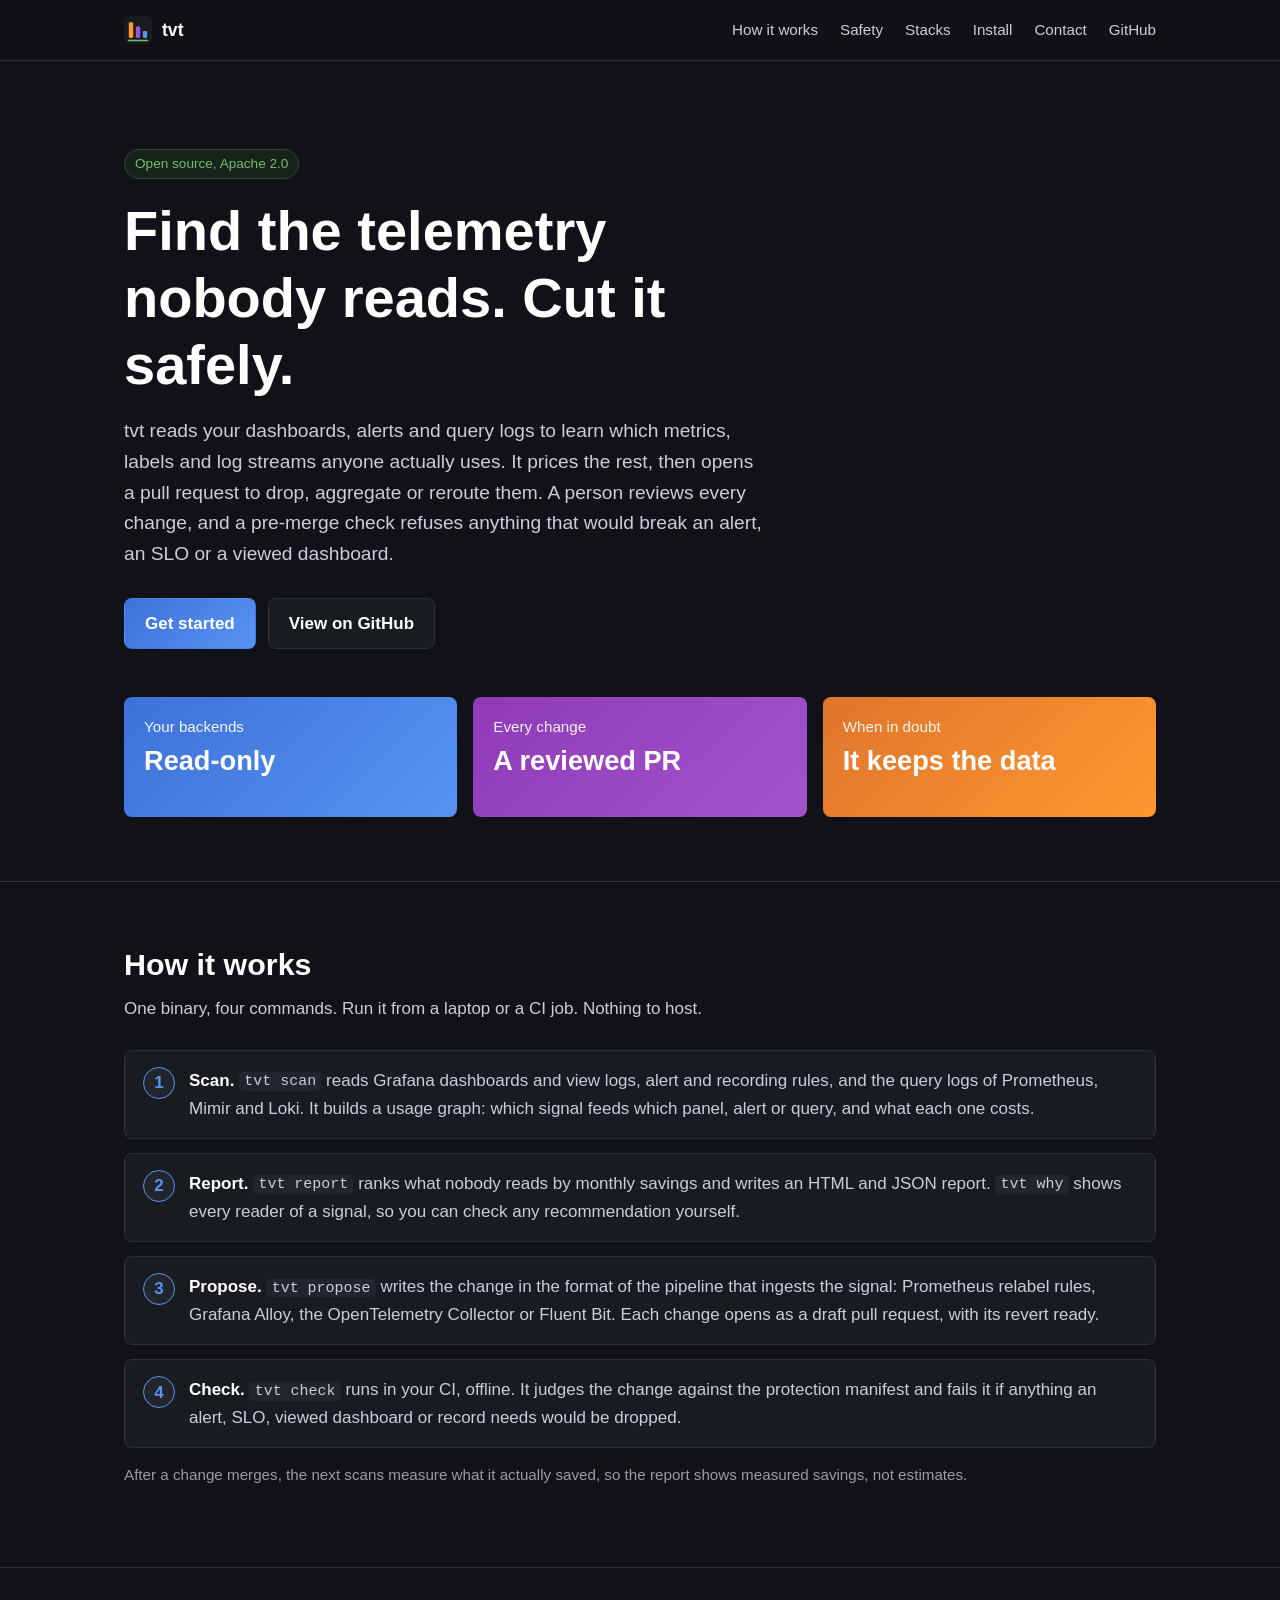
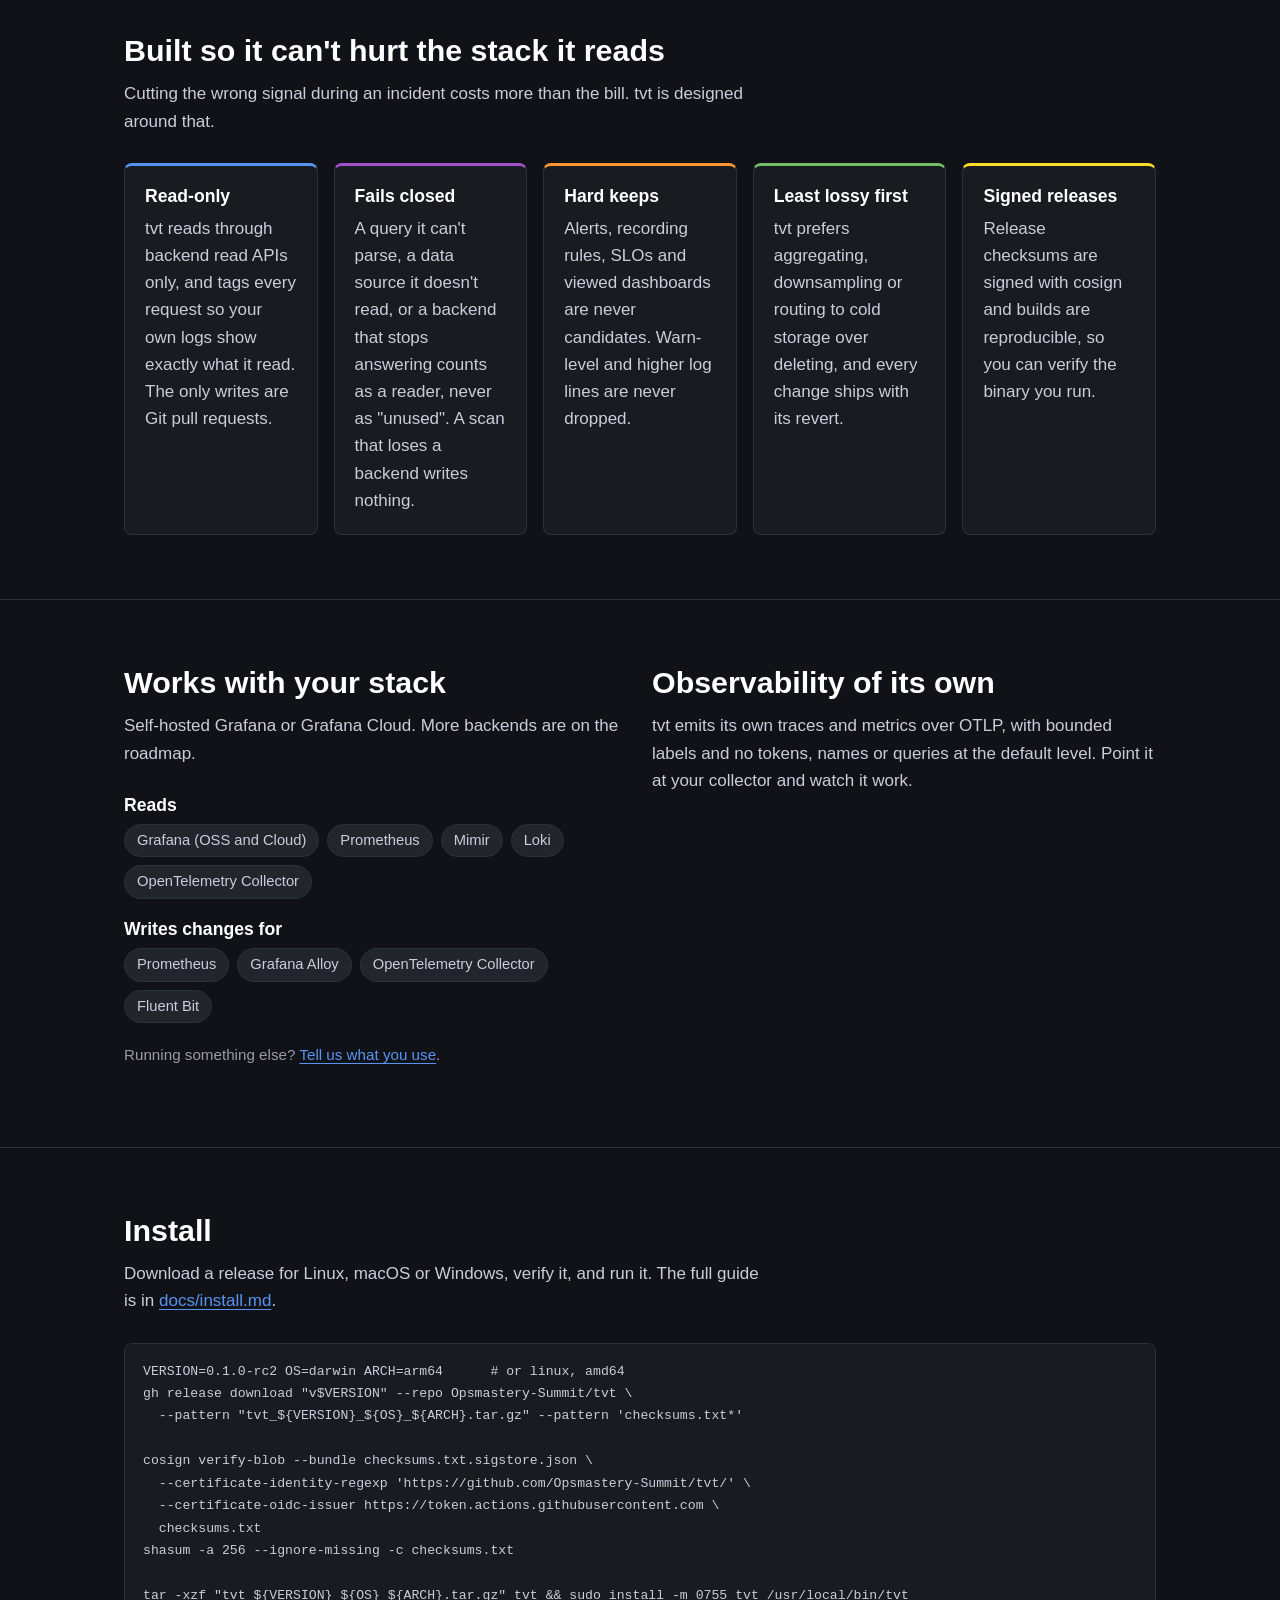
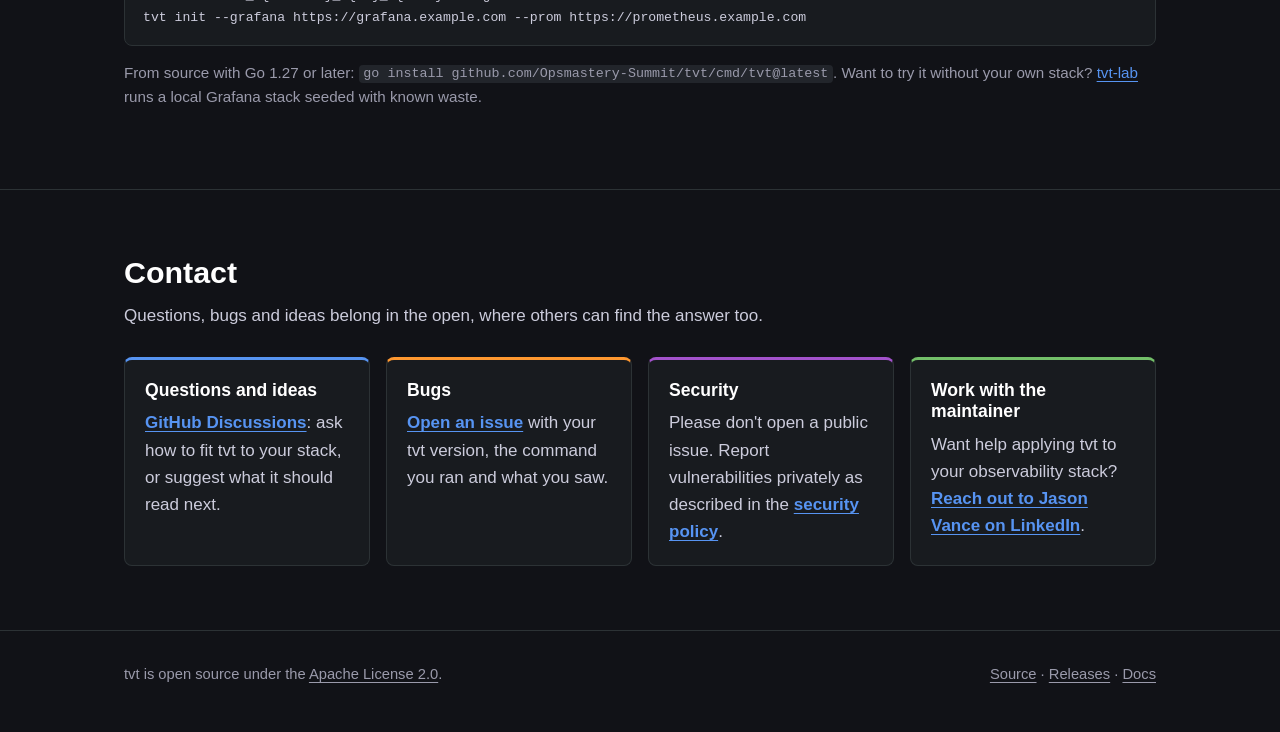
==== index.html @ 88536348 "tvt site: home page, 404, Pages workflow" ====
<!doctype html>
<html lang="en">
<head>
  <meta charset="utf-8">
  <meta name="viewport" content="width=device-width, initial-scale=1">
  <title>tvt: Telemetry Value Tracker</title>
  <meta name="description" content="tvt finds the metrics, labels and log streams nobody reads, prices them, and opens a reviewed pull request to cut them. Open source, read-only, and safe by default.">
  <link rel="canonical" href="https://opsmastery-summit.github.io/tvt-site/">
  <meta name="theme-color" content="#111217">
  <link rel="icon" href="assets/logo.svg" type="image/svg+xml">
  <link rel="stylesheet" href="assets/style.css">
  <meta property="og:type" content="website">
  <meta property="og:title" content="tvt: Telemetry Value Tracker">
  <meta property="og:description" content="Find the telemetry nobody reads. Cut it with a reviewed pull request.">
  <meta property="og:url" content="https://opsmastery-summit.github.io/tvt-site/">
  <meta property="og:image" content="https://opsmastery-summit.github.io/tvt-site/assets/social-card.png">
  <meta property="og:image:width" content="1200">
  <meta property="og:image:height" content="630">
  <meta name="twitter:card" content="summary_large_image">
  <script type="application/ld+json">
  {
    "@context": "https://schema.org",
    "@type": "SoftwareApplication",
    "name": "tvt (Telemetry Value Tracker)",
    "applicationCategory": "DeveloperApplication",
    "operatingSystem": "Linux, macOS, Windows",
    "license": "https://www.apache.org/licenses/LICENSE-2.0",
    "url": "https://opsmastery-summit.github.io/tvt-site/",
    "codeRepository": "https://github.com/Opsmastery-Summit/tvt",
    "offers": { "@type": "Offer", "price": "0", "priceCurrency": "USD" }
  }
  </script>
</head>
<body>
  <a class="skip" href="#main">Skip to content</a>
  <header class="site">
    <div class="wrap">
      <a class="brand" href="./"><img src="assets/logo.svg" alt="" width="28" height="28">tvt</a>
      <nav aria-label="Main">
        <ul>
          <li><a href="#how">How it works</a></li>
          <li class="hide-sm"><a href="#safety">Safety</a></li>
          <li class="hide-sm"><a href="#stacks">Stacks</a></li>
          <li><a href="#install">Install</a></li>
          <li><a href="#contact">Contact</a></li>
          <li><a href="https://github.com/Opsmastery-Summit/tvt">GitHub</a></li>
        </ul>
      </nav>
    </div>
  </header>

  <main id="main">
    <div class="wrap hero">
      <span class="eyebrow">Open source, Apache 2.0</span>
      <h1>Find the telemetry nobody reads. Cut it safely.</h1>
      <p class="lead">tvt reads your dashboards, alerts and query logs to learn which metrics, labels and log streams anyone actually uses. It prices the rest, then opens a pull request to drop, aggregate or reroute them. A person reviews every change, and a pre-merge check refuses anything that would break an alert, an SLO or a viewed dashboard.</p>
      <div class="actions">
        <a class="btn primary" href="#install">Get started</a>
        <a class="btn ghost" href="https://github.com/Opsmastery-Summit/tvt">View on GitHub</a>
      </div>
      <div class="tiles" aria-label="What tvt promises">
        <div class="tile blue"><div class="label">Your backends</div><div class="value">Read-only</div></div>
        <div class="tile purple"><div class="label">Every change</div><div class="value">A reviewed PR</div></div>
        <div class="tile orange"><div class="label">When in doubt</div><div class="value">It keeps the data</div></div>
      </div>
    </div>

    <section id="how" aria-labelledby="how-h">
      <div class="wrap">
        <h2 id="how-h">How it works</h2>
        <p class="intro">One binary, four commands. Run it from a laptop or a CI job. Nothing to host.</p>
        <ol class="steps">
          <li><strong>Scan.</strong> <code>tvt scan</code> reads Grafana dashboards and view logs, alert and recording rules, and the query logs of Prometheus, Mimir and Loki. It builds a usage graph: which signal feeds which panel, alert or query, and what each one costs.</li>
          <li><strong>Report.</strong> <code>tvt report</code> ranks what nobody reads by monthly savings and writes an HTML and JSON report. <code>tvt why</code> shows every reader of a signal, so you can check any recommendation yourself.</li>
          <li><strong>Propose.</strong> <code>tvt propose</code> writes the change in the format of the pipeline that ingests the signal: Prometheus relabel rules, Grafana Alloy, the OpenTelemetry Collector or Fluent Bit. Each change opens as a draft pull request, with its revert ready.</li>
          <li><strong>Check.</strong> <code>tvt check</code> runs in your CI, offline. It judges the change against the protection manifest and fails it if anything an alert, SLO, viewed dashboard or record needs would be dropped.</li>
        </ol>
        <p class="note">After a change merges, the next scans measure what it actually saved, so the report shows measured savings, not estimates.</p>
      </div>
    </section>

    <section id="safety" aria-labelledby="safety-h">
      <div class="wrap">
        <h2 id="safety-h">Built so it can't hurt the stack it reads</h2>
        <p class="intro">Cutting the wrong signal during an incident costs more than the bill. tvt is designed around that.</p>
        <div class="grid five">
          <div class="card"><h3>Read-only</h3><p>tvt reads through backend read APIs only, and tags every request so your own logs show exactly what it read. The only writes are Git pull requests.</p></div>
          <div class="card c-purple"><h3>Fails closed</h3><p>A query it can't parse, a data source it doesn't read, or a backend that stops answering counts as a reader, never as "unused". A scan that loses a backend writes nothing.</p></div>
          <div class="card c-orange"><h3>Hard keeps</h3><p>Alerts, recording rules, SLOs and viewed dashboards are never candidates. Warn-level and higher log lines are never dropped.</p></div>
          <div class="card c-green"><h3>Least lossy first</h3><p>tvt prefers aggregating, downsampling or routing to cold storage over deleting, and every change ships with its revert.</p></div>
          <div class="card c-yellow"><h3>Signed releases</h3><p>Release checksums are signed with cosign and builds are reproducible, so you can verify the binary you run.</p></div>
        </div>
      </div>
    </section>

    <section id="stacks" aria-labelledby="stacks-h">
      <div class="wrap two">
        <div>
          <h2 id="stacks-h">Works with your stack</h2>
          <p class="intro">Self-hosted Grafana or Grafana Cloud. More backends are on the roadmap.</p>
          <h3>Reads</h3>
          <ul class="pill-row">
            <li>Grafana (OSS and Cloud)</li><li>Prometheus</li><li>Mimir</li><li>Loki</li><li>OpenTelemetry Collector</li>
          </ul>
          <h3>Writes changes for</h3>
          <ul class="pill-row">
            <li>Prometheus</li><li>Grafana Alloy</li><li>OpenTelemetry Collector</li><li>Fluent Bit</li>
          </ul>
          <p class="note">Running something else? <a href="https://github.com/Opsmastery-Summit/tvt/discussions">Tell us what you use</a>.</p>
        </div>
        <div>
          <h2>Observability of its own</h2>
          <p class="intro">tvt emits its own traces and metrics over OTLP, with bounded labels and no tokens, names or queries at the default level. Point it at your collector and watch it work.</p>
        </div>
      </div>
    </section>

    <section id="install" aria-labelledby="install-h">
      <div class="wrap">
        <h2 id="install-h">Install</h2>
        <p class="intro">Download a release for Linux, macOS or Windows, verify it, and run it. The full guide is in <a href="https://github.com/Opsmastery-Summit/tvt/blob/main/docs/install.md">docs/install.md</a>.</p>
<pre><code>VERSION=0.1.0-rc2 OS=darwin ARCH=arm64      # or linux, amd64
gh release download "v$VERSION" --repo Opsmastery-Summit/tvt \
  --pattern "tvt_${VERSION}_${OS}_${ARCH}.tar.gz" --pattern 'checksums.txt*'

cosign verify-blob --bundle checksums.txt.sigstore.json \
  --certificate-identity-regexp 'https://github.com/Opsmastery-Summit/tvt/' \
  --certificate-oidc-issuer https://token.actions.githubusercontent.com \
  checksums.txt
shasum -a 256 --ignore-missing -c checksums.txt

tar -xzf "tvt_${VERSION}_${OS}_${ARCH}.tar.gz" tvt && sudo install -m 0755 tvt /usr/local/bin/tvt
tvt init --grafana https://grafana.example.com --prom https://prometheus.example.com</code></pre>
        <p class="note">From source with Go 1.27 or later: <code>go install github.com/Opsmastery-Summit/tvt/cmd/tvt@latest</code>. Want to try it without your own stack? <a href="https://github.com/Opsmastery-Summit/tvt-lab">tvt-lab</a> runs a local Grafana stack seeded with known waste.</p>
      </div>
    </section>

    <section id="contact" class="contact" aria-labelledby="contact-h">
      <div class="wrap">
        <h2 id="contact-h">Contact</h2>
        <p class="intro">Questions, bugs and ideas belong in the open, where others can find the answer too.</p>
        <div class="grid">
          <div class="card"><h3>Questions and ideas</h3><p><a href="https://github.com/Opsmastery-Summit/tvt/discussions">GitHub Discussions</a>: ask how to fit tvt to your stack, or suggest what it should read next.</p></div>
          <div class="card c-orange"><h3>Bugs</h3><p><a href="https://github.com/Opsmastery-Summit/tvt/issues/new/choose">Open an issue</a> with your tvt version, the command you ran and what you saw.</p></div>
          <div class="card c-purple"><h3>Security</h3><p>Please don't open a public issue. Report vulnerabilities privately as described in the <a href="https://github.com/Opsmastery-Summit/tvt/security/policy">security policy</a>.</p></div>
          <div class="card c-green"><h3>Work with the maintainer</h3><p>Want help applying tvt to your observability stack? <a href="https://www.linkedin.com/in/YOUR-LINKEDIN-HANDLE/">Reach out to Jason Vance on LinkedIn</a>.</p></div>
        </div>
      </div>
    </section>
  </main>

  <footer>
    <div class="wrap">
      <span>tvt is open source under the <a href="https://github.com/Opsmastery-Summit/tvt/blob/main/LICENSE">Apache License 2.0</a>.</span>
      <span><a href="https://github.com/Opsmastery-Summit/tvt">Source</a> · <a href="https://github.com/Opsmastery-Summit/tvt/releases">Releases</a> · <a href="https://github.com/Opsmastery-Summit/tvt/tree/main/docs">Docs</a></span>
    </div>
  </footer>
</body>
</html>
---- assets/style.css ----
/* tvt site. Dark palette taken from the Grafana dashboard look:
   near-black canvas, panel greys, and the blue / purple / orange stat
   colors with green and yellow accents. No external fonts or scripts. */
:root {
  --bg: #111217;
  --panel: #181b1f;
  --panel-2: #22252b;
  --border: #2c3235;
  --text: #ccccdc;
  --muted: #9a9aab;
  --heading: #ffffff;
  --blue: #5794f2;
  --blue-deep: #3d71d9;
  --purple: #a352cc;
  --purple-deep: #8f3bb8;
  --orange: #ff9830;
  --orange-deep: #e0752d;
  --green: #73bf69;
  --yellow: #fade2a;
  --red: #f2495c;
  --radius: 8px;
  --max: 1080px;
  font-family: -apple-system, BlinkMacSystemFont, "Segoe UI", Roboto, "Helvetica Neue", Arial, sans-serif;
  color-scheme: dark;
}
* { box-sizing: border-box; }
html { scroll-behavior: smooth; }
@media (prefers-reduced-motion: reduce) { html { scroll-behavior: auto; } }
body { margin: 0; background: var(--bg); color: var(--text); line-height: 1.6; font-size: 17px; }
a { color: var(--blue); text-underline-offset: 3px; }
a:hover { color: #8ab8ff; }
:focus-visible { outline: 2px solid var(--yellow); outline-offset: 3px; border-radius: 4px; }
code, pre { font-family: ui-monospace, SFMono-Regular, Menlo, Consolas, monospace; font-size: 0.88em; }
code { background: var(--panel-2); padding: 0.1em 0.35em; border-radius: 4px; }
pre { background: var(--panel); border: 1px solid var(--border); border-radius: var(--radius); padding: 16px 18px; overflow-x: auto; line-height: 1.5; }
pre code { background: none; padding: 0; }
h1, h2, h3 { color: var(--heading); line-height: 1.2; }
h2 { font-size: 1.9rem; margin: 0 0 12px; }
h3 { font-size: 1.1rem; margin: 0 0 8px; }
.wrap { max-width: var(--max); margin: 0 auto; padding: 0 24px; }
.skip { position: absolute; left: -999px; top: 8px; background: var(--yellow); color: #000; padding: 8px 12px; border-radius: 4px; z-index: 10; }
.skip:focus { left: 8px; }

/* Header */
header.site { position: sticky; top: 0; z-index: 5; background: rgba(17, 18, 23, 0.92); backdrop-filter: blur(6px); border-bottom: 1px solid var(--border); }
header.site .wrap { display: flex; align-items: center; justify-content: space-between; height: 60px; gap: 16px; }
.brand { display: flex; align-items: center; gap: 10px; color: var(--heading); text-decoration: none; font-weight: 700; font-size: 1.1rem; }
.brand img { width: 28px; height: 28px; }
nav ul { list-style: none; display: flex; gap: 22px; margin: 0; padding: 0; flex-wrap: wrap; }
nav a { color: var(--text); text-decoration: none; font-size: 0.95rem; }
nav a:hover { color: var(--heading); }

/* Hero */
.hero { padding-top: 88px; padding-bottom: 64px; }
.eyebrow { display: inline-block; font-size: 0.85rem; color: var(--green); border: 1px solid #2f4a2c; background: #16221a; padding: 3px 10px; border-radius: 999px; margin-bottom: 18px; }
.hero h1 { font-size: clamp(2.2rem, 5vw, 3.5rem); margin: 0 0 18px; max-width: 18ch; }
.hero p.lead { font-size: 1.2rem; color: var(--text); max-width: 60ch; margin: 0 0 28px; }
.actions { display: flex; gap: 12px; flex-wrap: wrap; }
.btn { display: inline-block; padding: 11px 20px; border-radius: var(--radius); font-weight: 600; text-decoration: none; border: 1px solid transparent; }
.btn.primary { background: linear-gradient(135deg, var(--blue-deep), var(--blue)); color: #fff; }
.btn.primary:hover { color: #fff; filter: brightness(1.08); }
.btn.ghost { border-color: var(--border); color: var(--heading); background: var(--panel); }
.btn.ghost:hover { border-color: var(--muted); color: var(--heading); }

/* Stat-style tiles, as on the dashboard */
.tiles { display: grid; grid-template-columns: repeat(auto-fit, minmax(220px, 1fr)); gap: 16px; margin-top: 48px; }
.tile { border-radius: var(--radius); padding: 18px 20px; color: #fff; min-height: 120px; }
.tile .label { font-size: 0.95rem; opacity: 0.92; }
.tile .value { font-size: 1.7rem; font-weight: 700; margin-top: 6px; line-height: 1.2; }
.tile.blue { background: linear-gradient(135deg, var(--blue-deep), var(--blue)); }
.tile.purple { background: linear-gradient(135deg, var(--purple-deep), var(--purple)); }
.tile.orange { background: linear-gradient(135deg, var(--orange-deep), var(--orange)); }

/* Sections */
section { padding: 64px 0; border-top: 1px solid var(--border); }
section p.intro { max-width: 68ch; color: var(--text); margin: 0 0 28px; }
.grid { display: grid; grid-template-columns: repeat(auto-fit, minmax(240px, 1fr)); gap: 16px; }
.grid.five { grid-template-columns: repeat(auto-fit, minmax(180px, 1fr)); }
.card { background: var(--panel); border: 1px solid var(--border); border-radius: var(--radius); padding: 20px; border-top: 3px solid var(--blue); }
.card.c-purple { border-top-color: var(--purple); }
.card.c-orange { border-top-color: var(--orange); }
.card.c-green { border-top-color: var(--green); }
.card.c-yellow { border-top-color: var(--yellow); }
.card p { margin: 0; color: var(--text); }
.steps { counter-reset: step; list-style: none; padding: 0; margin: 0; display: grid; gap: 14px; }
.steps li { counter-increment: step; background: var(--panel); border: 1px solid var(--border); border-radius: var(--radius); padding: 16px 18px 16px 64px; position: relative; }
.steps li::before { content: counter(step); position: absolute; left: 18px; top: 16px; width: 30px; height: 30px; border-radius: 50%; background: var(--panel-2); border: 1px solid var(--blue); color: var(--blue); display: grid; place-items: center; font-weight: 700; }
.steps strong { color: var(--heading); }
.pill-row { display: flex; flex-wrap: wrap; gap: 8px; margin: 8px 0 20px; padding: 0; list-style: none; }
.pill-row li { background: var(--panel-2); border: 1px solid var(--border); border-radius: 999px; padding: 4px 12px; font-size: 0.92rem; }
.two { display: grid; grid-template-columns: repeat(auto-fit, minmax(300px, 1fr)); gap: 24px; align-items: start; }
.note { color: var(--muted); font-size: 0.95rem; }

/* Contact */
.contact .card a { font-weight: 600; }

/* Footer */
footer { border-top: 1px solid var(--border); padding: 32px 0 48px; color: var(--muted); font-size: 0.92rem; }
footer .wrap { display: flex; justify-content: space-between; gap: 16px; flex-wrap: wrap; }
footer a { color: var(--muted); }

@media (max-width: 720px) {
  nav ul { gap: 14px; }
  nav li.hide-sm { display: none; }
  .hero { padding-top: 56px; padding-bottom: 40px; }
}
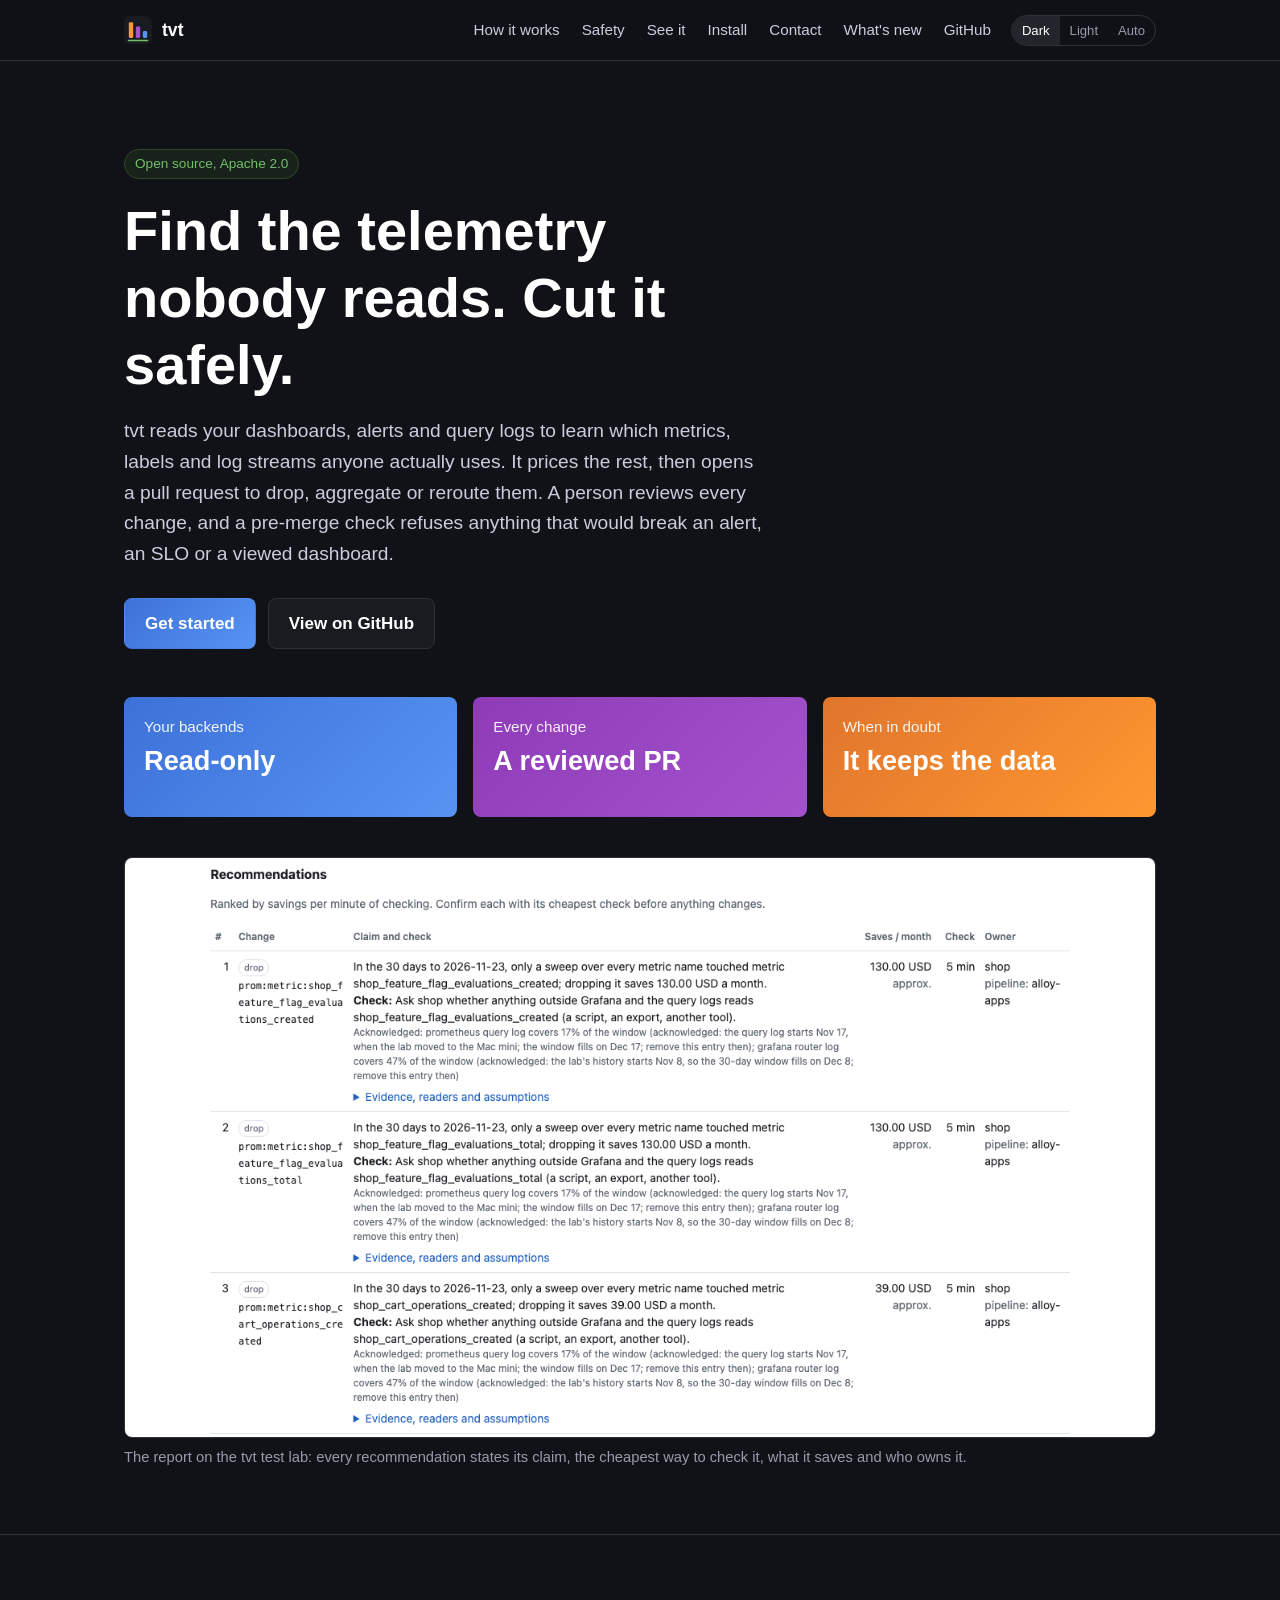
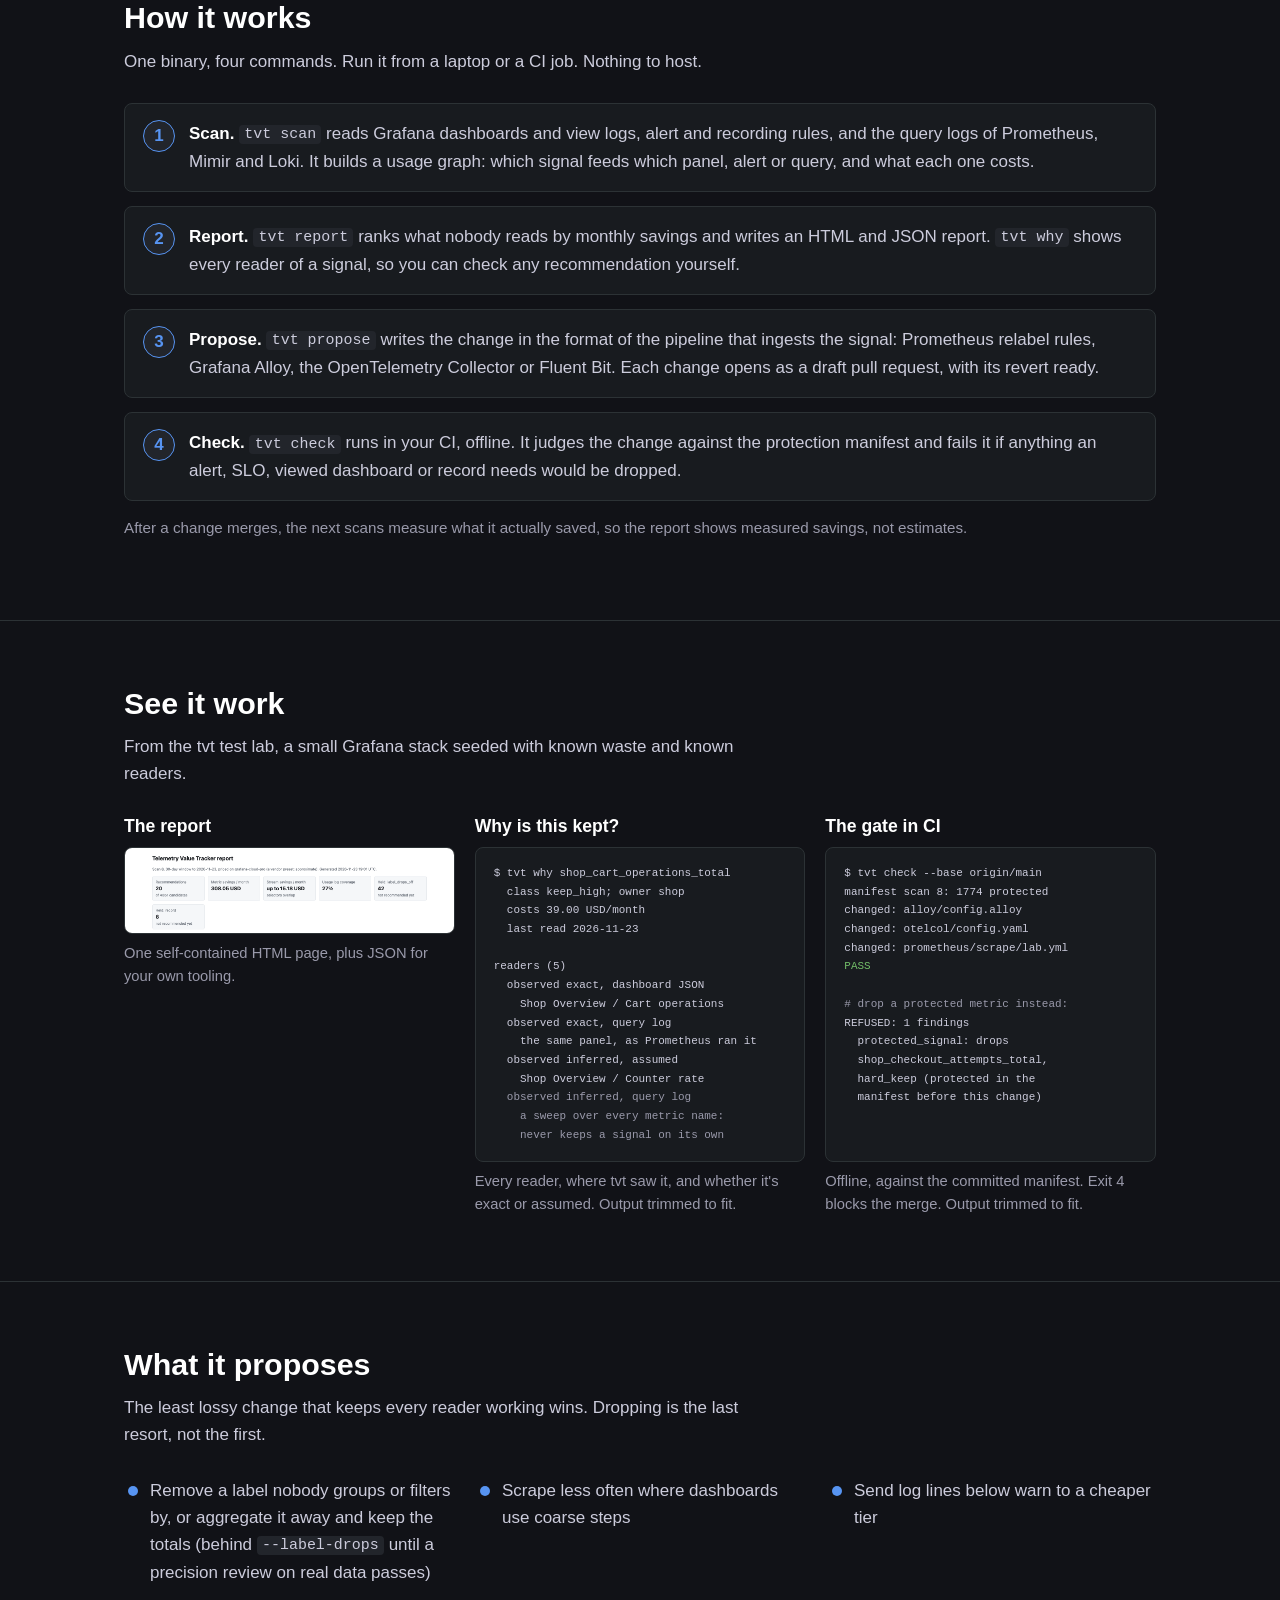
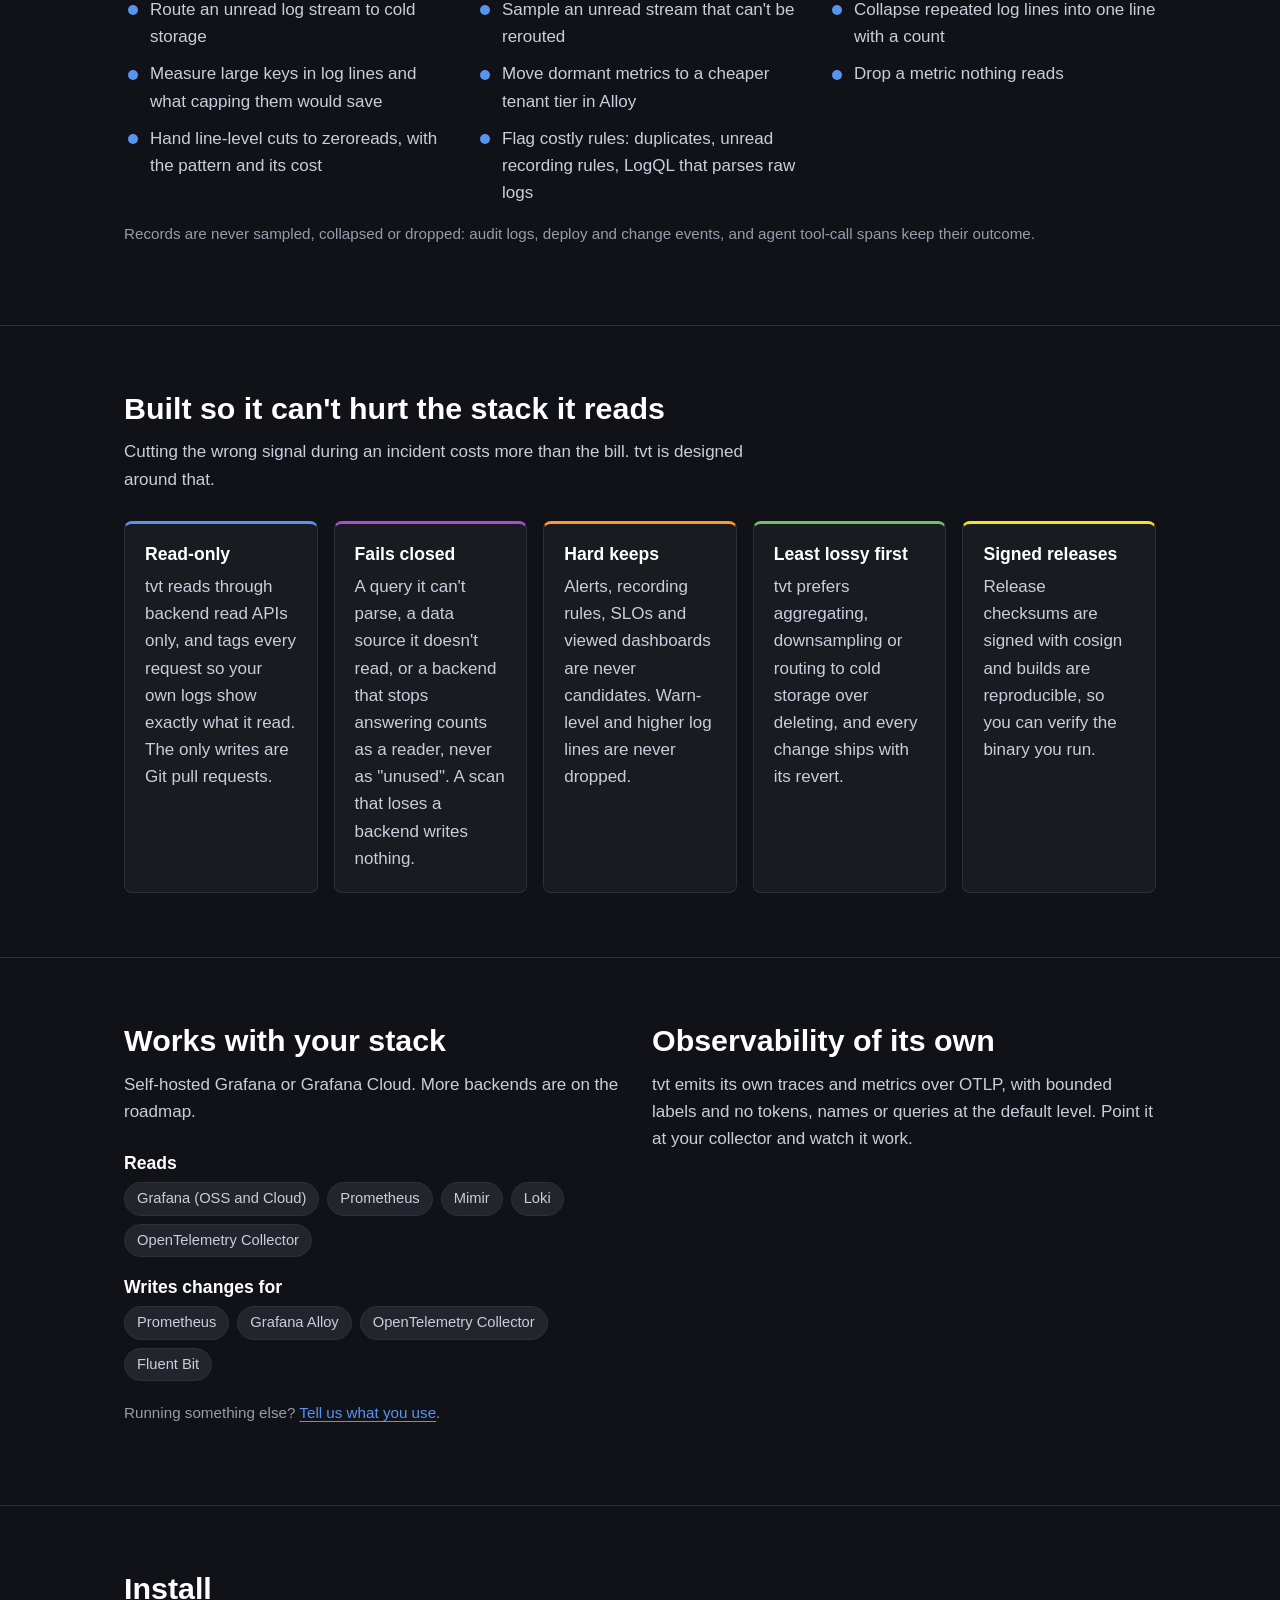
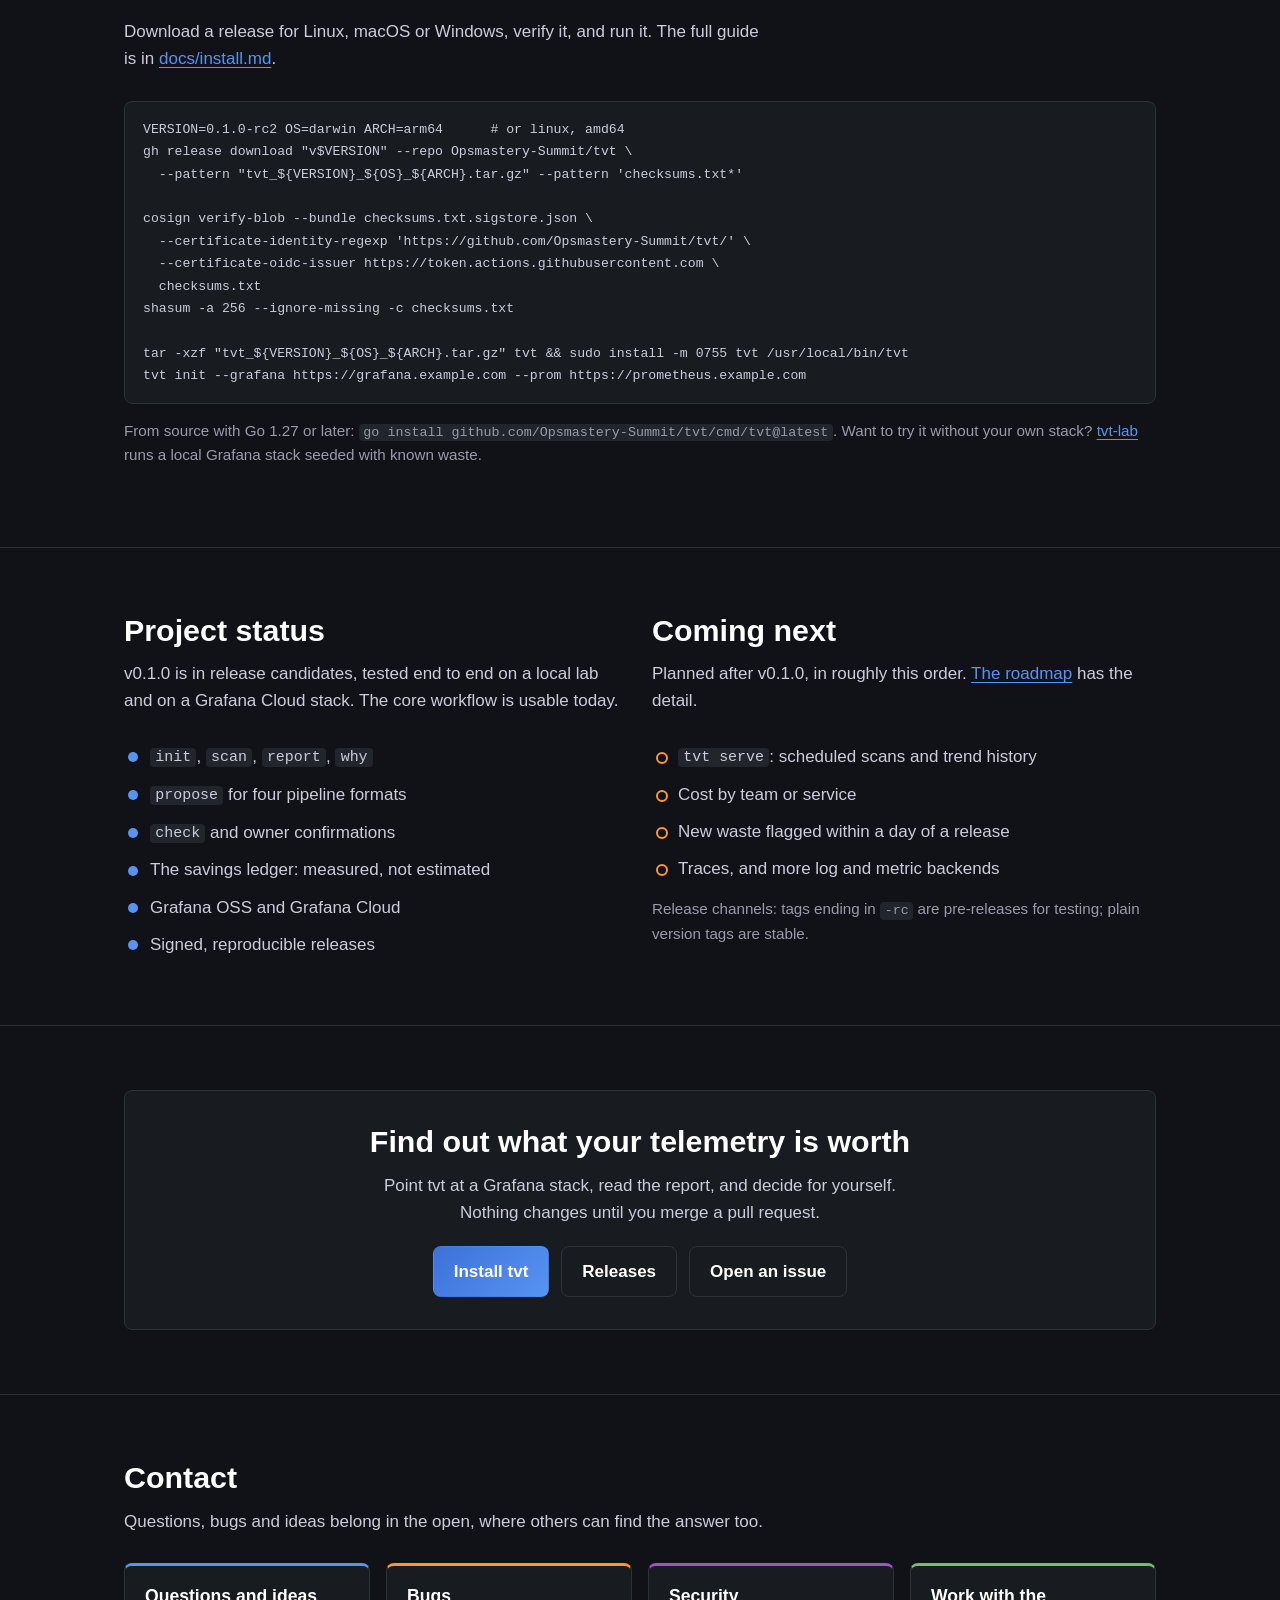
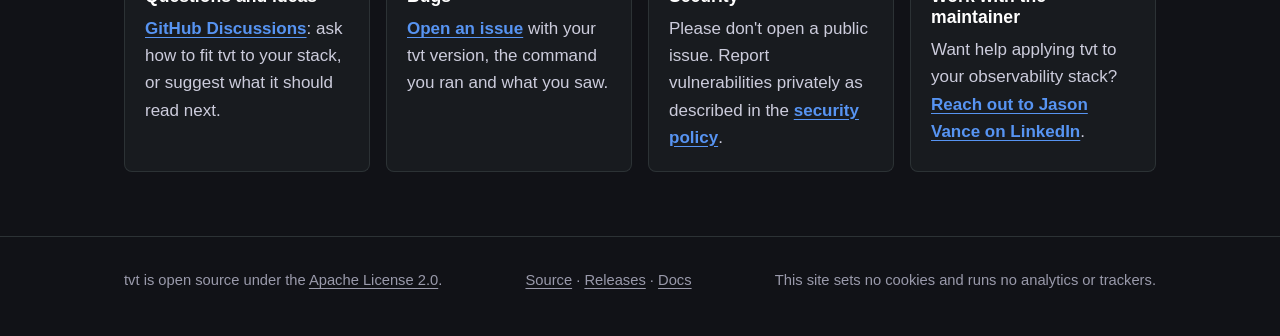
==== commit 54ecc161: "Site: screenshots, see it work, what it proposes, status, theme switcher Ideas taken from the PureCu" ====
--- a/index.html
+++ b/index.html
@@ -1,5 +1,5 @@
 <!doctype html>
-<html lang="en">
+<html lang="en" data-theme="dark">
 <head>
   <meta charset="utf-8">
   <meta name="viewport" content="width=device-width, initial-scale=1">
@@ -9,6 +9,7 @@
   <meta name="theme-color" content="#111217">
   <link rel="icon" href="assets/logo.svg" type="image/svg+xml">
   <link rel="stylesheet" href="assets/style.css">
+  <script>try{var t=localStorage.getItem("tvt-theme");if(t==="light"||t==="auto"||t==="dark")document.documentElement.dataset.theme=t}catch(e){}</script>
   <meta property="og:type" content="website">
   <meta property="og:title" content="tvt: Telemetry Value Tracker">
   <meta property="og:description" content="Find the telemetry nobody reads. Cut it with a reviewed pull request.">
@@ -40,12 +41,16 @@
         <ul>
           <li><a href="#how">How it works</a></li>
           <li class="hide-sm"><a href="#safety">Safety</a></li>
-          <li class="hide-sm"><a href="#stacks">Stacks</a></li>
+          <li class="hide-sm"><a href="#see">See it</a></li>
           <li><a href="#install">Install</a></li>
           <li><a href="#contact">Contact</a></li>
+          <li class="hide-sm"><a href="https://github.com/Opsmastery-Summit/tvt/releases">What's new</a></li>
           <li><a href="https://github.com/Opsmastery-Summit/tvt">GitHub</a></li>
         </ul>
       </nav>
+      <div class="theme" role="group" aria-label="Color theme">
+        <button type="button" data-set="dark">Dark</button><button type="button" data-set="light">Light</button><button type="button" data-set="auto">Auto</button>
+      </div>
     </div>
   </header>
 
@@ -63,6 +68,10 @@
         <div class="tile purple"><div class="label">Every change</div><div class="value">A reviewed PR</div></div>
         <div class="tile orange"><div class="label">When in doubt</div><div class="value">It keeps the data</div></div>
       </div>
+      <figure class="shot">
+        <img src="assets/report-recommendations.png" width="1280" height="720" alt="The tvt HTML report's recommendations table: each row names the change, the claim and the cheapest check, the monthly saving, the minutes to check it, and the owner.">
+        <figcaption>The report on the tvt test lab: every recommendation states its claim, the cheapest way to check it, what it saves and who owns it.</figcaption>
+      </figure>
     </div>
 
     <section id="how" aria-labelledby="how-h">
@@ -79,6 +88,77 @@
       </div>
     </section>
 
+    <section id="see" aria-labelledby="see-h">
+      <div class="wrap">
+        <h2 id="see-h">See it work</h2>
+        <p class="intro">From the tvt test lab, a small Grafana stack seeded with known waste and known readers.</p>
+        <div class="views">
+          <figure>
+            <h3>The report</h3>
+            <img src="assets/report-summary.png" width="1280" height="330" alt="The top of the tvt report: recommendations, metric and stream savings per month, usage log coverage, and what is held back.">
+            <figcaption>One self-contained HTML page, plus JSON for your own tooling.</figcaption>
+          </figure>
+          <figure>
+            <h3>Why is this kept?</h3>
+<pre class="term"><code>$ tvt why shop_cart_operations_total
+  class keep_high; owner shop
+  costs 39.00 USD/month
+  last read 2026-11-23
+
+readers (5)
+  observed exact, dashboard JSON
+    Shop Overview / Cart operations
+  observed exact, query log
+    the same panel, as Prometheus ran it
+  observed inferred, assumed
+    Shop Overview / Counter rate
+<span class="dim">  observed inferred, query log
+    a sweep over every metric name:
+    never keeps a signal on its own</span></code></pre>
+            <figcaption>Every reader, where tvt saw it, and whether it's exact or assumed. Output trimmed to fit.</figcaption>
+          </figure>
+          <figure>
+            <h3>The gate in CI</h3>
+<pre class="term"><code>$ tvt check --base origin/main
+manifest scan 8: 1774 protected
+changed: alloy/config.alloy
+changed: otelcol/config.yaml
+changed: prometheus/scrape/lab.yml
+<span class="ok">PASS</span>
+
+<span class="dim"># drop a protected metric instead:</span>
+REFUSED: 1 findings
+  protected_signal: drops
+  shop_checkout_attempts_total,
+  hard_keep (protected in the
+  manifest before this change)</code></pre>
+            <figcaption>Offline, against the committed manifest. Exit 4 blocks the merge. Output trimmed to fit.</figcaption>
+          </figure>
+        </div>
+      </div>
+    </section>
+
+    <section id="proposes" aria-labelledby="proposes-h">
+      <div class="wrap">
+        <h2 id="proposes-h">What it proposes</h2>
+        <p class="intro">The least lossy change that keeps every reader working wins. Dropping is the last resort, not the first.</p>
+        <ul class="checklist">
+          <li>Remove a label nobody groups or filters by, or aggregate it away and keep the totals (behind <code>--label-drops</code> until a precision review on real data passes)</li>
+          <li>Scrape less often where dashboards use coarse steps</li>
+          <li>Send log lines below warn to a cheaper tier</li>
+          <li>Route an unread log stream to cold storage</li>
+          <li>Sample an unread stream that can't be rerouted</li>
+          <li>Collapse repeated log lines into one line with a count</li>
+          <li>Measure large keys in log lines and what capping them would save</li>
+          <li>Move dormant metrics to a cheaper tenant tier in Alloy</li>
+          <li>Drop a metric nothing reads</li>
+          <li>Hand line-level cuts to zeroreads, with the pattern and its cost</li>
+          <li>Flag costly rules: duplicates, unread recording rules, LogQL that parses raw logs</li>
+        </ul>
+        <p class="note">Records are never sampled, collapsed or dropped: audit logs, deploy and change events, and agent tool-call spans keep their outcome.</p>
+      </div>
+    </section>
+
     <section id="safety" aria-labelledby="safety-h">
       <div class="wrap">
         <h2 id="safety-h">Built so it can't hurt the stack it reads</h2>
@@ -135,6 +215,48 @@
       </div>
     </section>
 
+    <section id="status" aria-labelledby="status-h">
+      <div class="wrap two">
+        <div>
+          <h2 id="status-h">Project status</h2>
+          <p class="intro">v0.1.0 is in release candidates, tested end to end on a local lab and on a Grafana Cloud stack. The core workflow is usable today.</p>
+          <ul class="checklist">
+            <li><code>init</code>, <code>scan</code>, <code>report</code>, <code>why</code></li>
+            <li><code>propose</code> for four pipeline formats</li>
+            <li><code>check</code> and owner confirmations</li>
+            <li>The savings ledger: measured, not estimated</li>
+            <li>Grafana OSS and Grafana Cloud</li>
+            <li>Signed, reproducible releases</li>
+          </ul>
+        </div>
+        <div>
+          <h2>Coming next</h2>
+          <p class="intro">Planned after v0.1.0, in roughly this order. <a href="https://github.com/Opsmastery-Summit/tvt/blob/main/docs/ROADMAP.md">The roadmap</a> has the detail.</p>
+          <ul class="checklist next">
+            <li><code>tvt serve</code>: scheduled scans and trend history</li>
+            <li>Cost by team or service</li>
+            <li>New waste flagged within a day of a release</li>
+            <li>Traces, and more log and metric backends</li>
+          </ul>
+          <p class="note">Release channels: tags ending in <code>-rc</code> are pre-releases for testing; plain version tags are stable.</p>
+        </div>
+      </div>
+    </section>
+
+    <section id="start" aria-labelledby="start-h">
+      <div class="wrap">
+        <div class="cta">
+          <h2 id="start-h">Find out what your telemetry is worth</h2>
+          <p>Point tvt at a Grafana stack, read the report, and decide for yourself. Nothing changes until you merge a pull request.</p>
+          <div class="actions">
+            <a class="btn primary" href="#install">Install tvt</a>
+            <a class="btn ghost" href="https://github.com/Opsmastery-Summit/tvt/releases">Releases</a>
+            <a class="btn ghost" href="https://github.com/Opsmastery-Summit/tvt/issues/new/choose">Open an issue</a>
+          </div>
+        </div>
+      </div>
+    </section>
+
     <section id="contact" class="contact" aria-labelledby="contact-h">
       <div class="wrap">
         <h2 id="contact-h">Contact</h2>
@@ -153,7 +275,21 @@
     <div class="wrap">
       <span>tvt is open source under the <a href="https://github.com/Opsmastery-Summit/tvt/blob/main/LICENSE">Apache License 2.0</a>.</span>
       <span><a href="https://github.com/Opsmastery-Summit/tvt">Source</a> · <a href="https://github.com/Opsmastery-Summit/tvt/releases">Releases</a> · <a href="https://github.com/Opsmastery-Summit/tvt/tree/main/docs">Docs</a></span>
+      <span>This site sets no cookies and runs no analytics or trackers.</span>
     </div>
   </footer>
+  <script>
+    (function () {
+      var root = document.documentElement, buttons = document.querySelectorAll(".theme button");
+      function show(t) { buttons.forEach(function (b) { b.setAttribute("aria-pressed", String(b.dataset.set === t)); }); }
+      show(root.dataset.theme);
+      buttons.forEach(function (b) {
+        b.addEventListener("click", function () {
+          root.dataset.theme = b.dataset.set; show(b.dataset.set);
+          try { localStorage.setItem("tvt-theme", b.dataset.set); } catch (e) {}
+        });
+      });
+    })();
+  </script>
 </body>
 </html>
--- a/assets/style.css
+++ b/assets/style.css
@@ -18,6 +18,7 @@
   --green: #73bf69;
   --yellow: #fade2a;
   --red: #f2495c;
+  --link: #5794f2;
   --radius: 8px;
   --max: 1080px;
   font-family: -apple-system, BlinkMacSystemFont, "Segoe UI", Roboto, "Helvetica Neue", Arial, sans-serif;
@@ -27,7 +28,7 @@
 html { scroll-behavior: smooth; }
 @media (prefers-reduced-motion: reduce) { html { scroll-behavior: auto; } }
 body { margin: 0; background: var(--bg); color: var(--text); line-height: 1.6; font-size: 17px; }
-a { color: var(--blue); text-underline-offset: 3px; }
+a { color: var(--link); text-underline-offset: 3px; }
 a:hover { color: #8ab8ff; }
 :focus-visible { outline: 2px solid var(--yellow); outline-offset: 3px; border-radius: 4px; }
 code, pre { font-family: ui-monospace, SFMono-Regular, Menlo, Consolas, monospace; font-size: 0.88em; }
@@ -43,7 +44,8 @@
 
 /* Header */
 header.site { position: sticky; top: 0; z-index: 5; background: rgba(17, 18, 23, 0.92); backdrop-filter: blur(6px); border-bottom: 1px solid var(--border); }
-header.site .wrap { display: flex; align-items: center; justify-content: space-between; height: 60px; gap: 16px; }
+header.site .wrap { display: flex; align-items: center; height: 60px; gap: 20px; }
+header.site nav { margin-left: auto; }
 .brand { display: flex; align-items: center; gap: 10px; color: var(--heading); text-decoration: none; font-weight: 700; font-size: 1.1rem; }
 .brand img { width: 28px; height: 28px; }
 nav ul { list-style: none; display: flex; gap: 22px; margin: 0; padding: 0; flex-wrap: wrap; }
@@ -84,7 +86,7 @@
 .card p { margin: 0; color: var(--text); }
 .steps { counter-reset: step; list-style: none; padding: 0; margin: 0; display: grid; gap: 14px; }
 .steps li { counter-increment: step; background: var(--panel); border: 1px solid var(--border); border-radius: var(--radius); padding: 16px 18px 16px 64px; position: relative; }
-.steps li::before { content: counter(step); position: absolute; left: 18px; top: 16px; width: 30px; height: 30px; border-radius: 50%; background: var(--panel-2); border: 1px solid var(--blue); color: var(--blue); display: grid; place-items: center; font-weight: 700; }
+.steps li::before { content: counter(step); position: absolute; left: 18px; top: 16px; width: 30px; height: 30px; border-radius: 50%; background: var(--panel-2); border: 1px solid var(--blue); color: var(--link); display: grid; place-items: center; font-weight: 700; }
 .steps strong { color: var(--heading); }
 .pill-row { display: flex; flex-wrap: wrap; gap: 8px; margin: 8px 0 20px; padding: 0; list-style: none; }
 .pill-row li { background: var(--panel-2); border: 1px solid var(--border); border-radius: 999px; padding: 4px 12px; font-size: 0.92rem; }
@@ -104,3 +106,51 @@
   nav li.hide-sm { display: none; }
   .hero { padding-top: 56px; padding-bottom: 40px; }
 }
+
+/* Light theme (Grafana's light look), chosen in the header or by the system
+   when the switcher is on Auto. Dark stays the default. */
+html[data-theme="light"] {
+  --bg: #f4f5f5; --panel: #ffffff; --panel-2: #eef0f2; --border: #d9dce0;
+  --text: #24292e; --muted: #5b6066; --heading: #111217; --link: #1f62e0;
+  color-scheme: light;
+}
+@media (prefers-color-scheme: light) {
+  html[data-theme="auto"] {
+    --bg: #f4f5f5; --panel: #ffffff; --panel-2: #eef0f2; --border: #d9dce0;
+    --text: #24292e; --muted: #5b6066; --heading: #111217; --link: #1f62e0;
+    color-scheme: light;
+  }
+}
+html[data-theme="light"] header.site { background: rgba(244, 245, 245, 0.92); }
+@media (prefers-color-scheme: light) { html[data-theme="auto"] header.site { background: rgba(244, 245, 245, 0.92); } }
+html[data-theme="light"] .eyebrow { color: #1a7f37; background: #e9f6ec; border-color: #b7dfc0; }
+@media (prefers-color-scheme: light) { html[data-theme="auto"] .eyebrow { color: #1a7f37; background: #e9f6ec; border-color: #b7dfc0; } }
+
+/* Theme switcher */
+.theme { display: inline-flex; border: 1px solid var(--border); border-radius: 999px; overflow: hidden; }
+.theme button { background: none; border: 0; color: var(--muted); font: inherit; font-size: 0.82rem; padding: 4px 10px; cursor: pointer; }
+.theme button[aria-pressed="true"] { background: var(--panel-2); color: var(--heading); }
+.head-right { display: flex; align-items: center; gap: 18px; }
+
+/* Screenshots and terminal output */
+figure.shot { margin: 40px 0 0; }
+figure.shot img { width: 100%; height: auto; display: block; border: 1px solid var(--border); border-radius: var(--radius); background: #fff; }
+figure.shot figcaption, .views figcaption { color: var(--muted); font-size: 0.92rem; margin-top: 8px; }
+.views { display: grid; grid-template-columns: repeat(auto-fit, minmax(300px, 1fr)); gap: 20px; }
+.views figure { margin: 0; display: flex; flex-direction: column; }
+.views figure > img { width: 100%; height: auto; border: 1px solid var(--border); border-radius: var(--radius); background: #fff; }
+.views h3 { margin-bottom: 10px; }
+pre.term { margin: 0; font-size: 0.78rem; flex: 1; }
+pre.term .ok { color: var(--green); }
+pre.term .dim { color: var(--muted); }
+
+/* Lists */
+.checklist { list-style: none; padding: 0; margin: 0; display: grid; grid-template-columns: repeat(auto-fit, minmax(280px, 1fr)); gap: 10px 24px; }
+.checklist li { padding-left: 26px; position: relative; }
+.checklist li::before { content: ""; position: absolute; left: 4px; top: 0.55em; width: 10px; height: 10px; border-radius: 50%; background: var(--blue); }
+.checklist.next li::before { background: none; border: 2px solid var(--orange); width: 8px; height: 8px; }
+
+/* Closing call to action */
+.cta { background: var(--panel); border: 1px solid var(--border); border-radius: var(--radius); padding: 32px; text-align: center; }
+.cta p { margin: 0 auto 20px; max-width: 60ch; }
+.cta .actions { justify-content: center; }
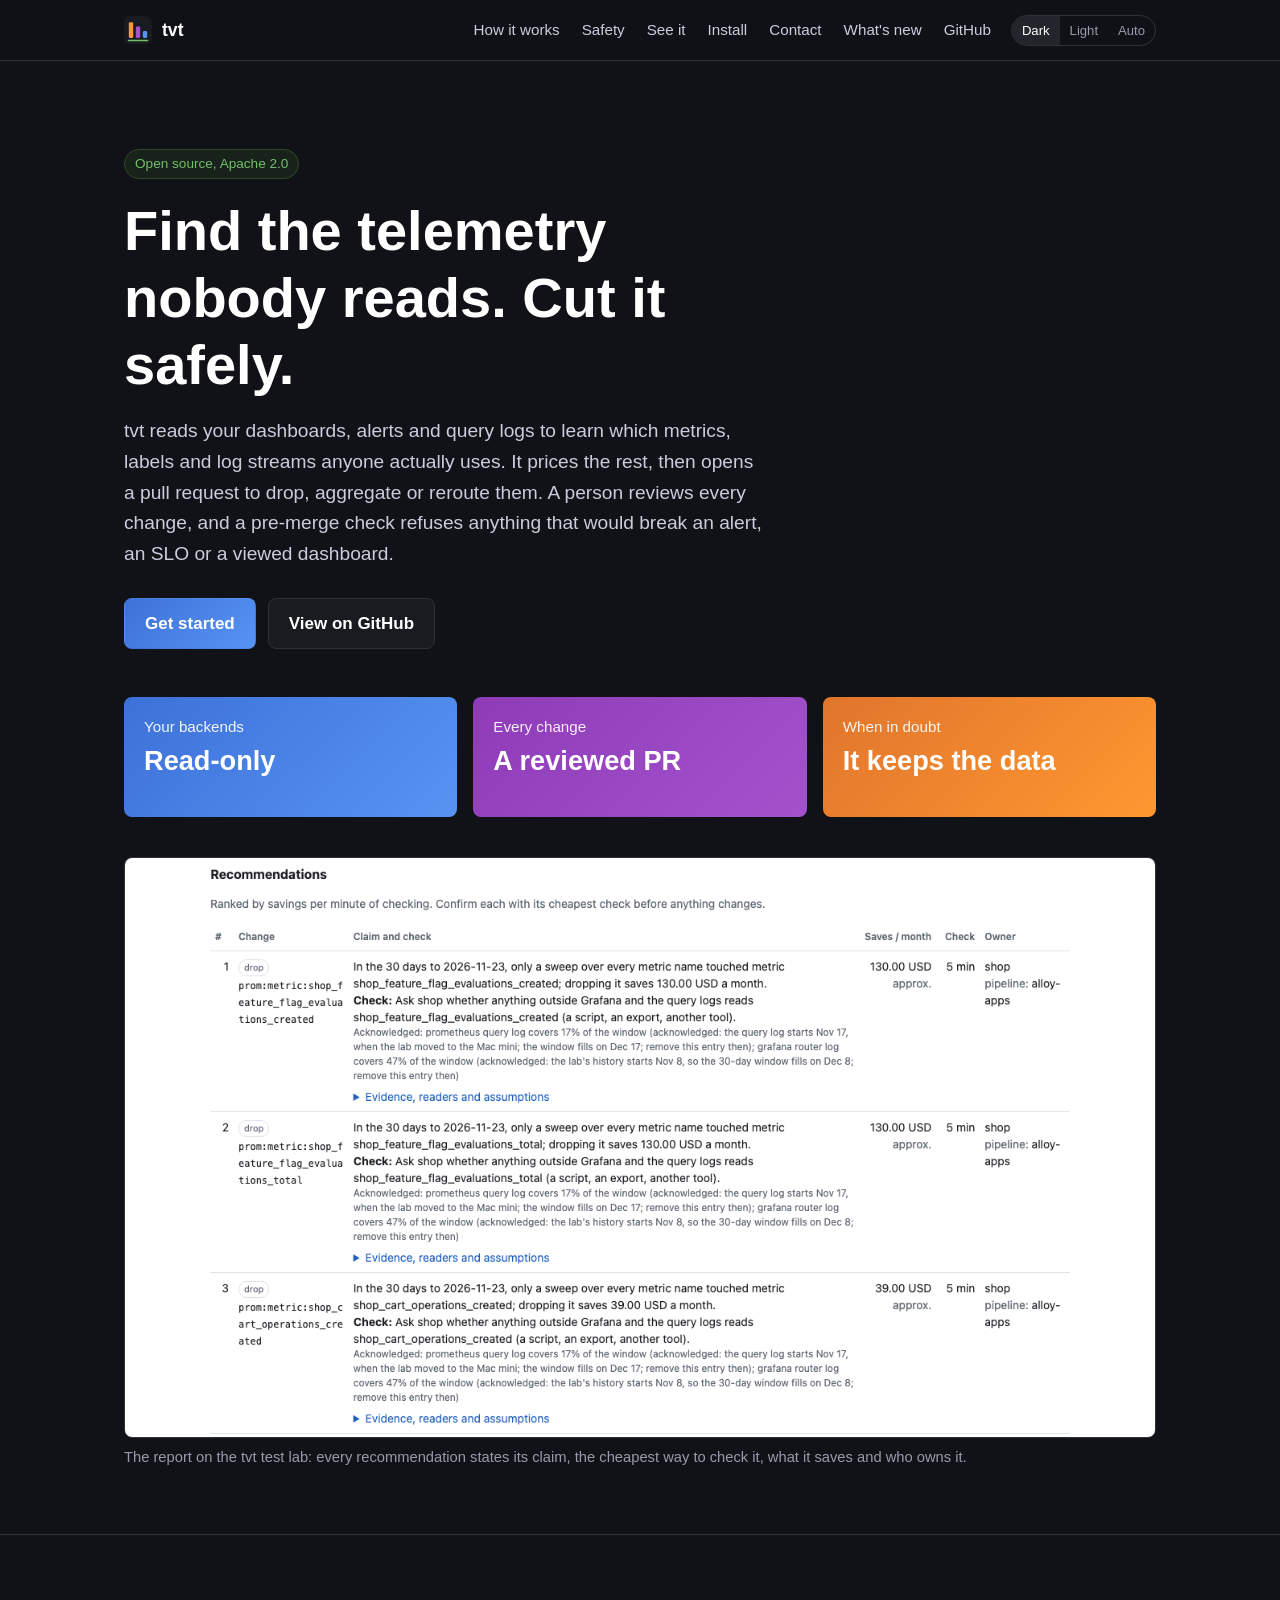
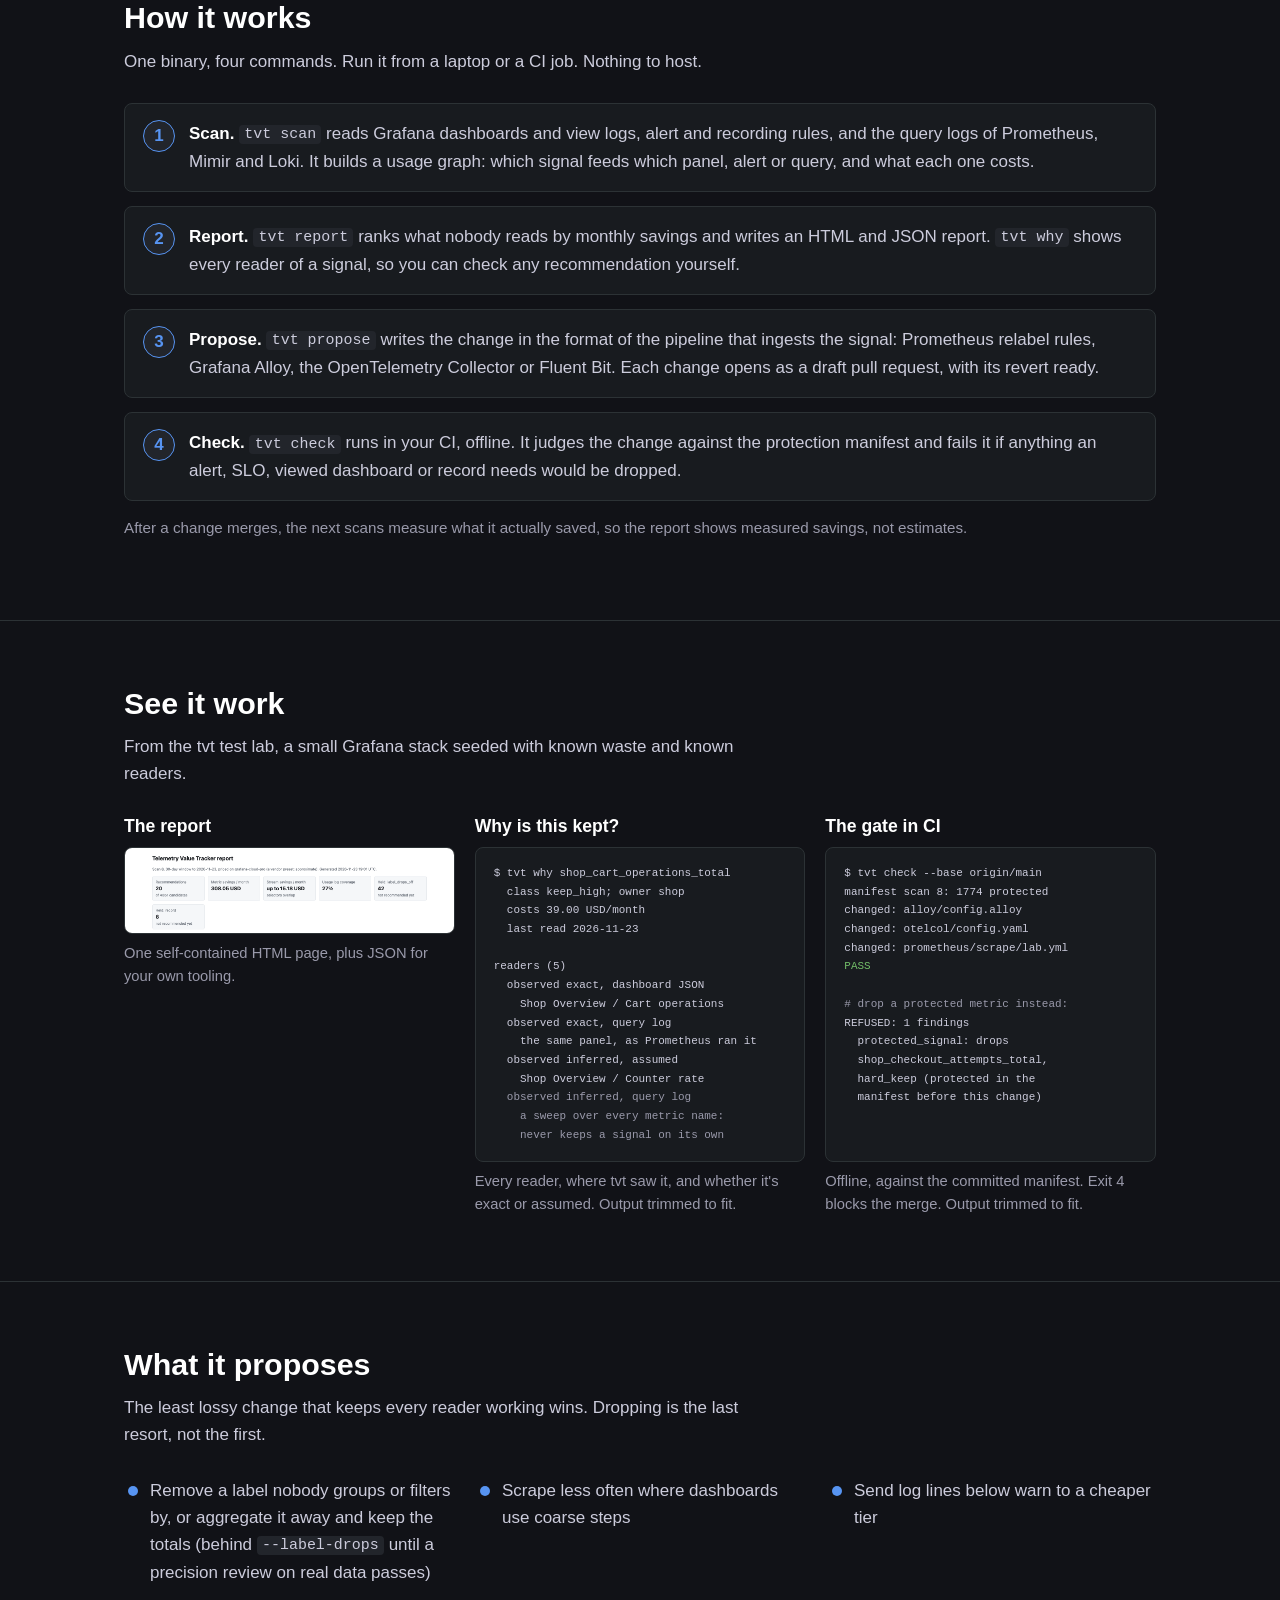
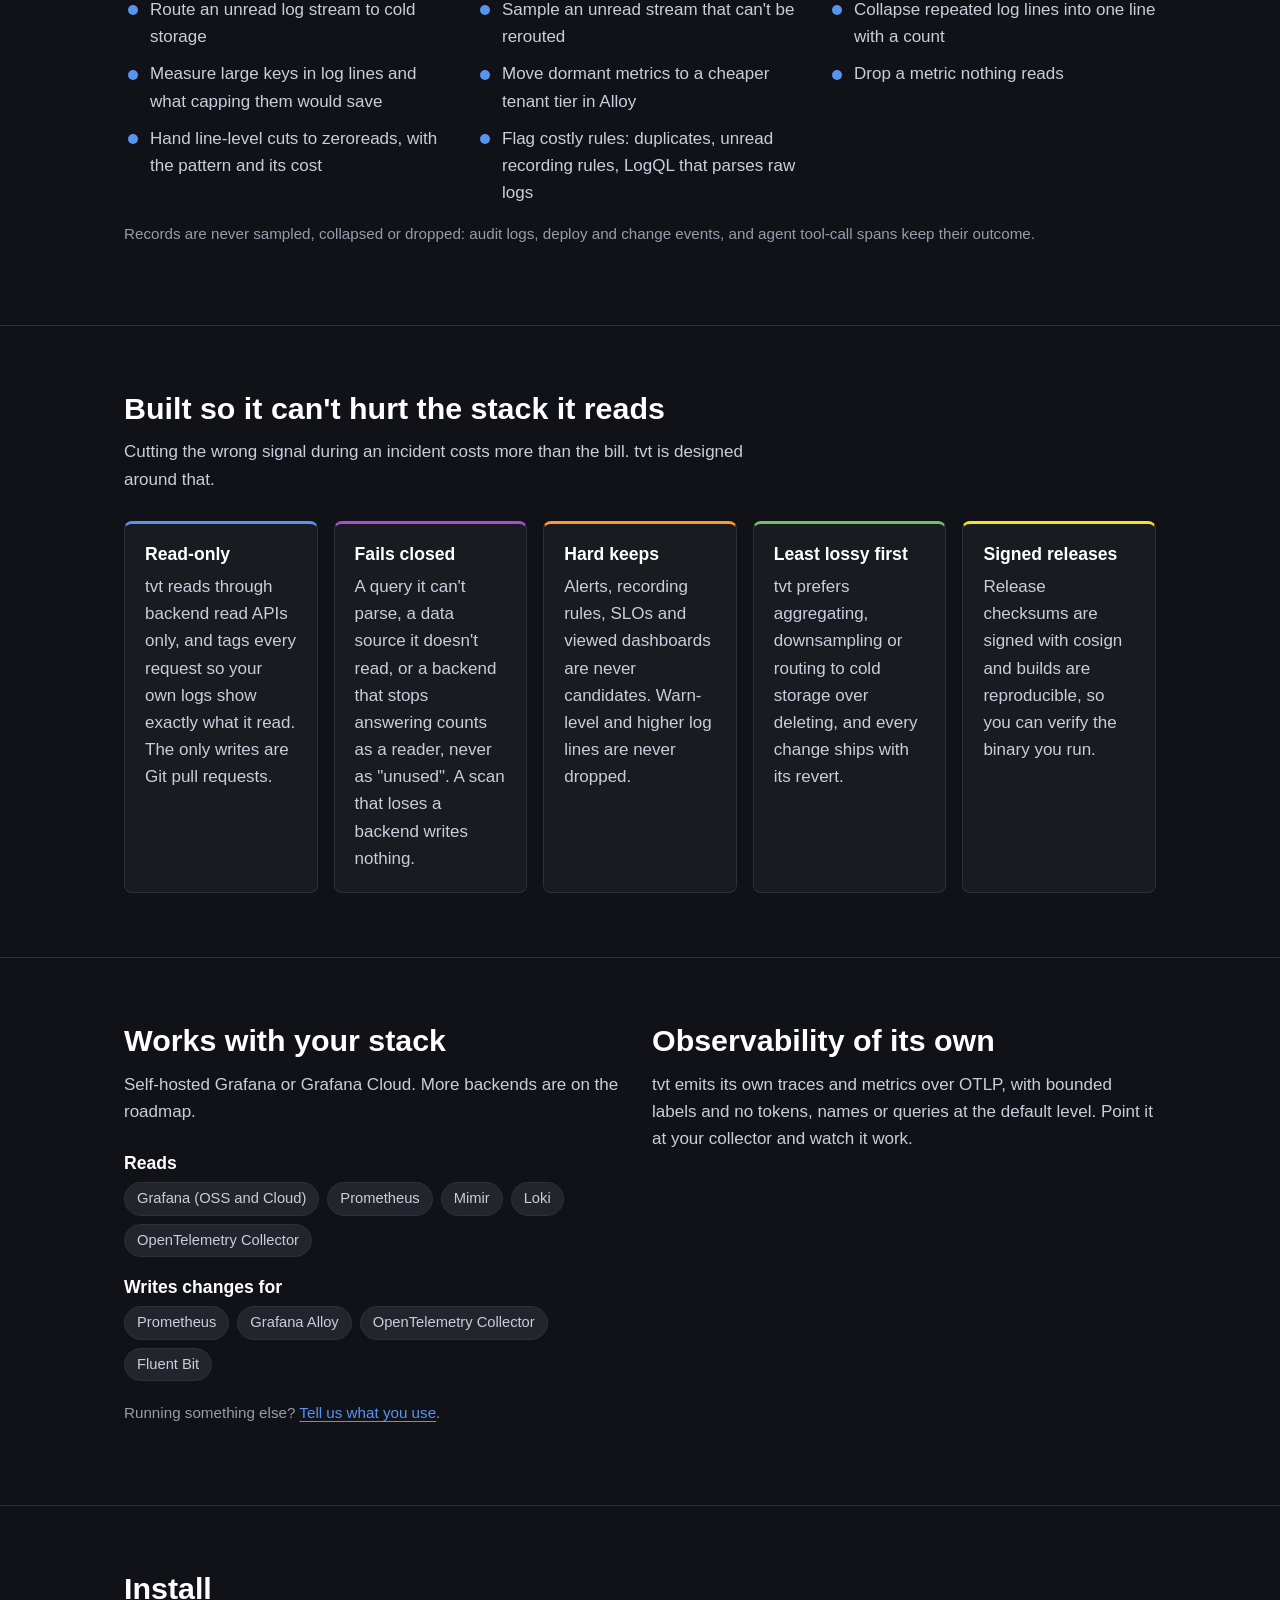
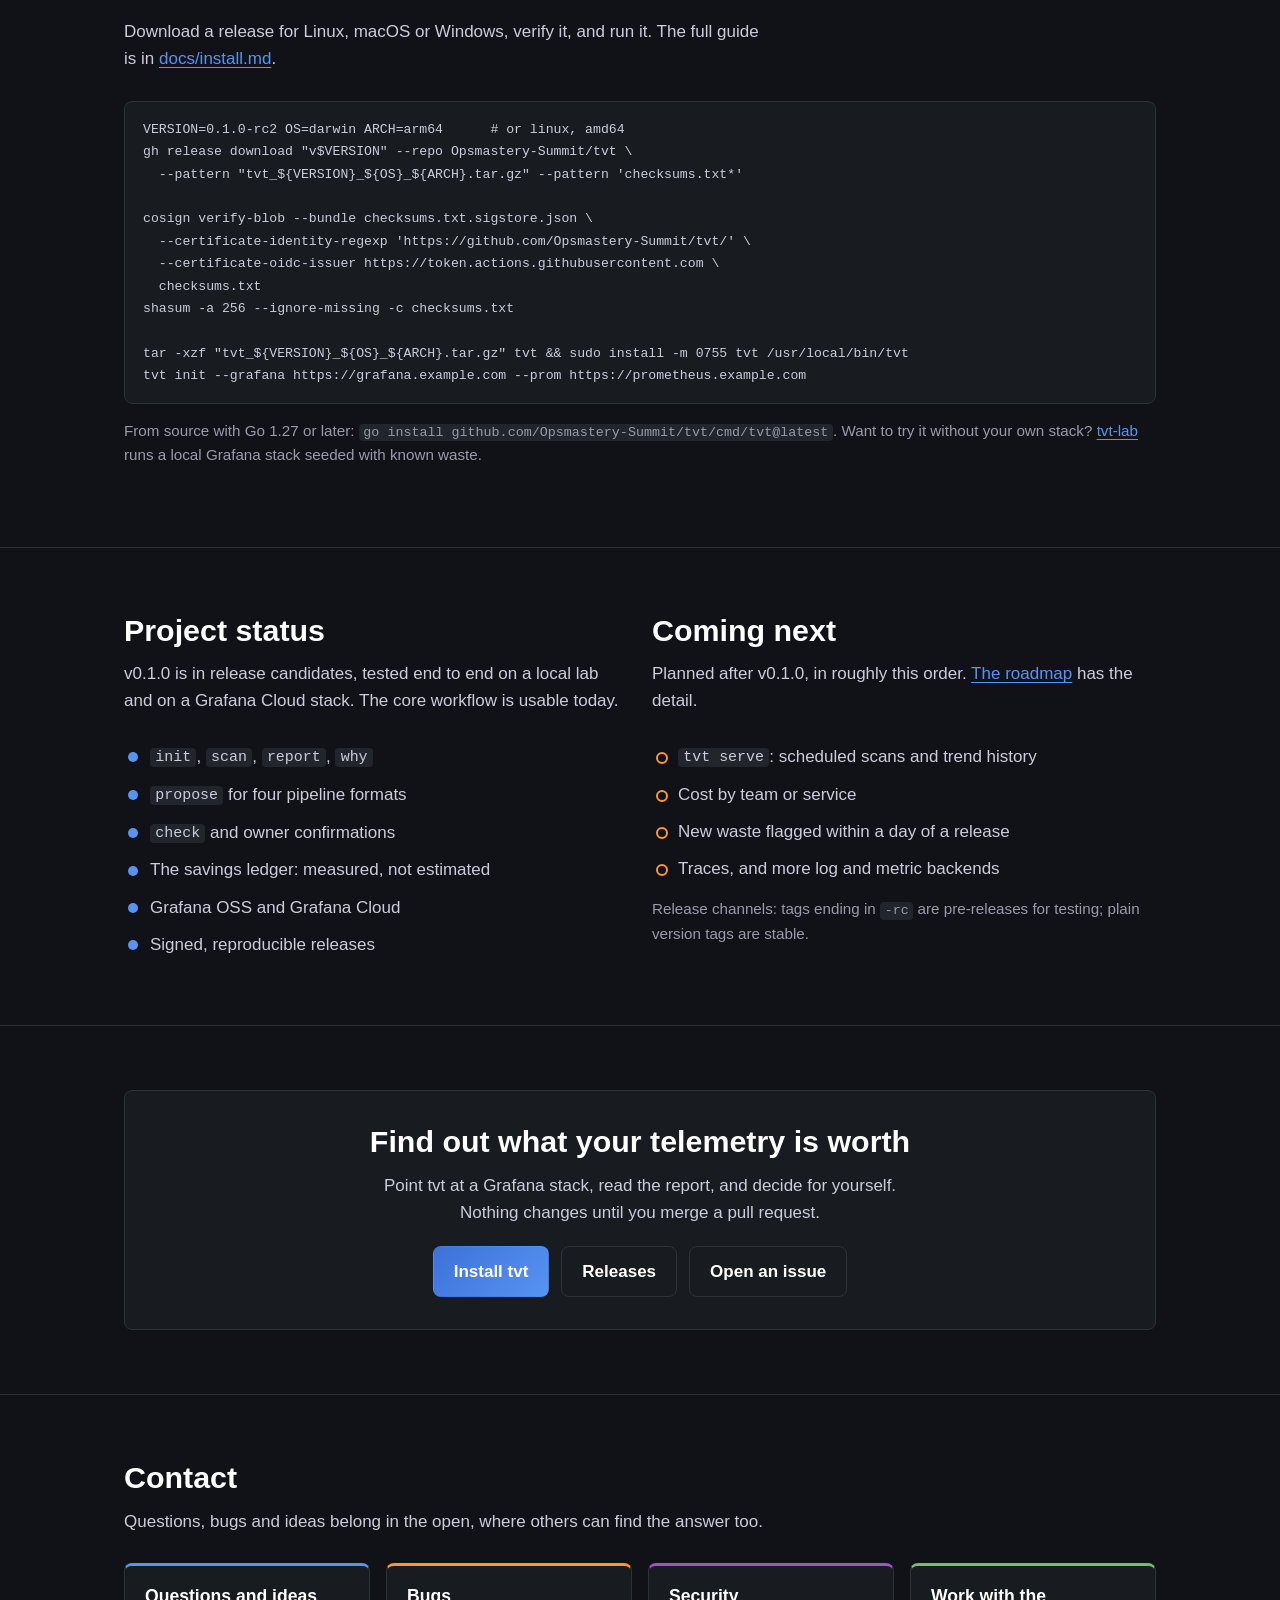
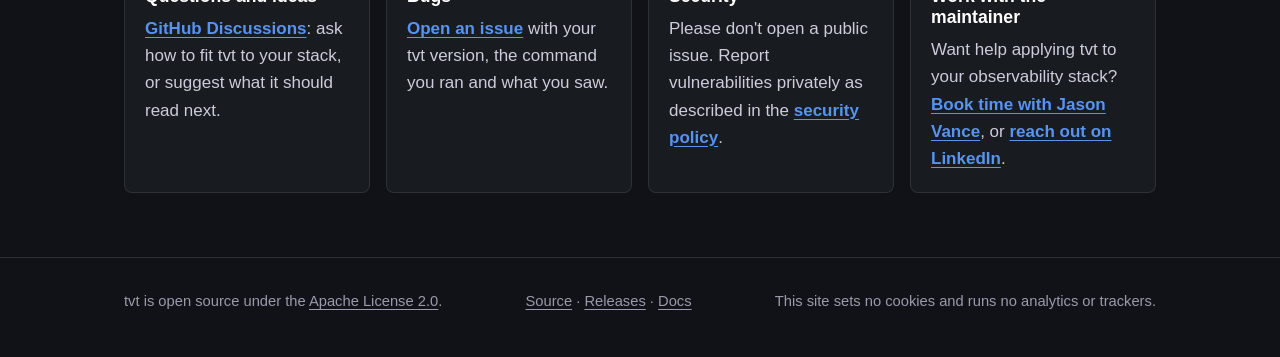
==== commit 8fd23e50: "Contact: LinkedIn profile and a booking link" ====
--- a/index.html
+++ b/index.html
@@ -265,7 +265,7 @@
           <div class="card"><h3>Questions and ideas</h3><p><a href="https://github.com/Opsmastery-Summit/tvt/discussions">GitHub Discussions</a>: ask how to fit tvt to your stack, or suggest what it should read next.</p></div>
           <div class="card c-orange"><h3>Bugs</h3><p><a href="https://github.com/Opsmastery-Summit/tvt/issues/new/choose">Open an issue</a> with your tvt version, the command you ran and what you saw.</p></div>
           <div class="card c-purple"><h3>Security</h3><p>Please don't open a public issue. Report vulnerabilities privately as described in the <a href="https://github.com/Opsmastery-Summit/tvt/security/policy">security policy</a>.</p></div>
-          <div class="card c-green"><h3>Work with the maintainer</h3><p>Want help applying tvt to your observability stack? <a href="https://www.linkedin.com/in/YOUR-LINKEDIN-HANDLE/">Reach out to Jason Vance on LinkedIn</a>.</p></div>
+          <div class="card c-green"><h3>Work with the maintainer</h3><p>Want help applying tvt to your observability stack? <a href="https://www.opsmasterysummit.com/book">Book time with Jason Vance</a>, or <a href="https://www.linkedin.com/in/jason-s-vance/">reach out on LinkedIn</a>.</p></div>
         </div>
       </div>
     </section>
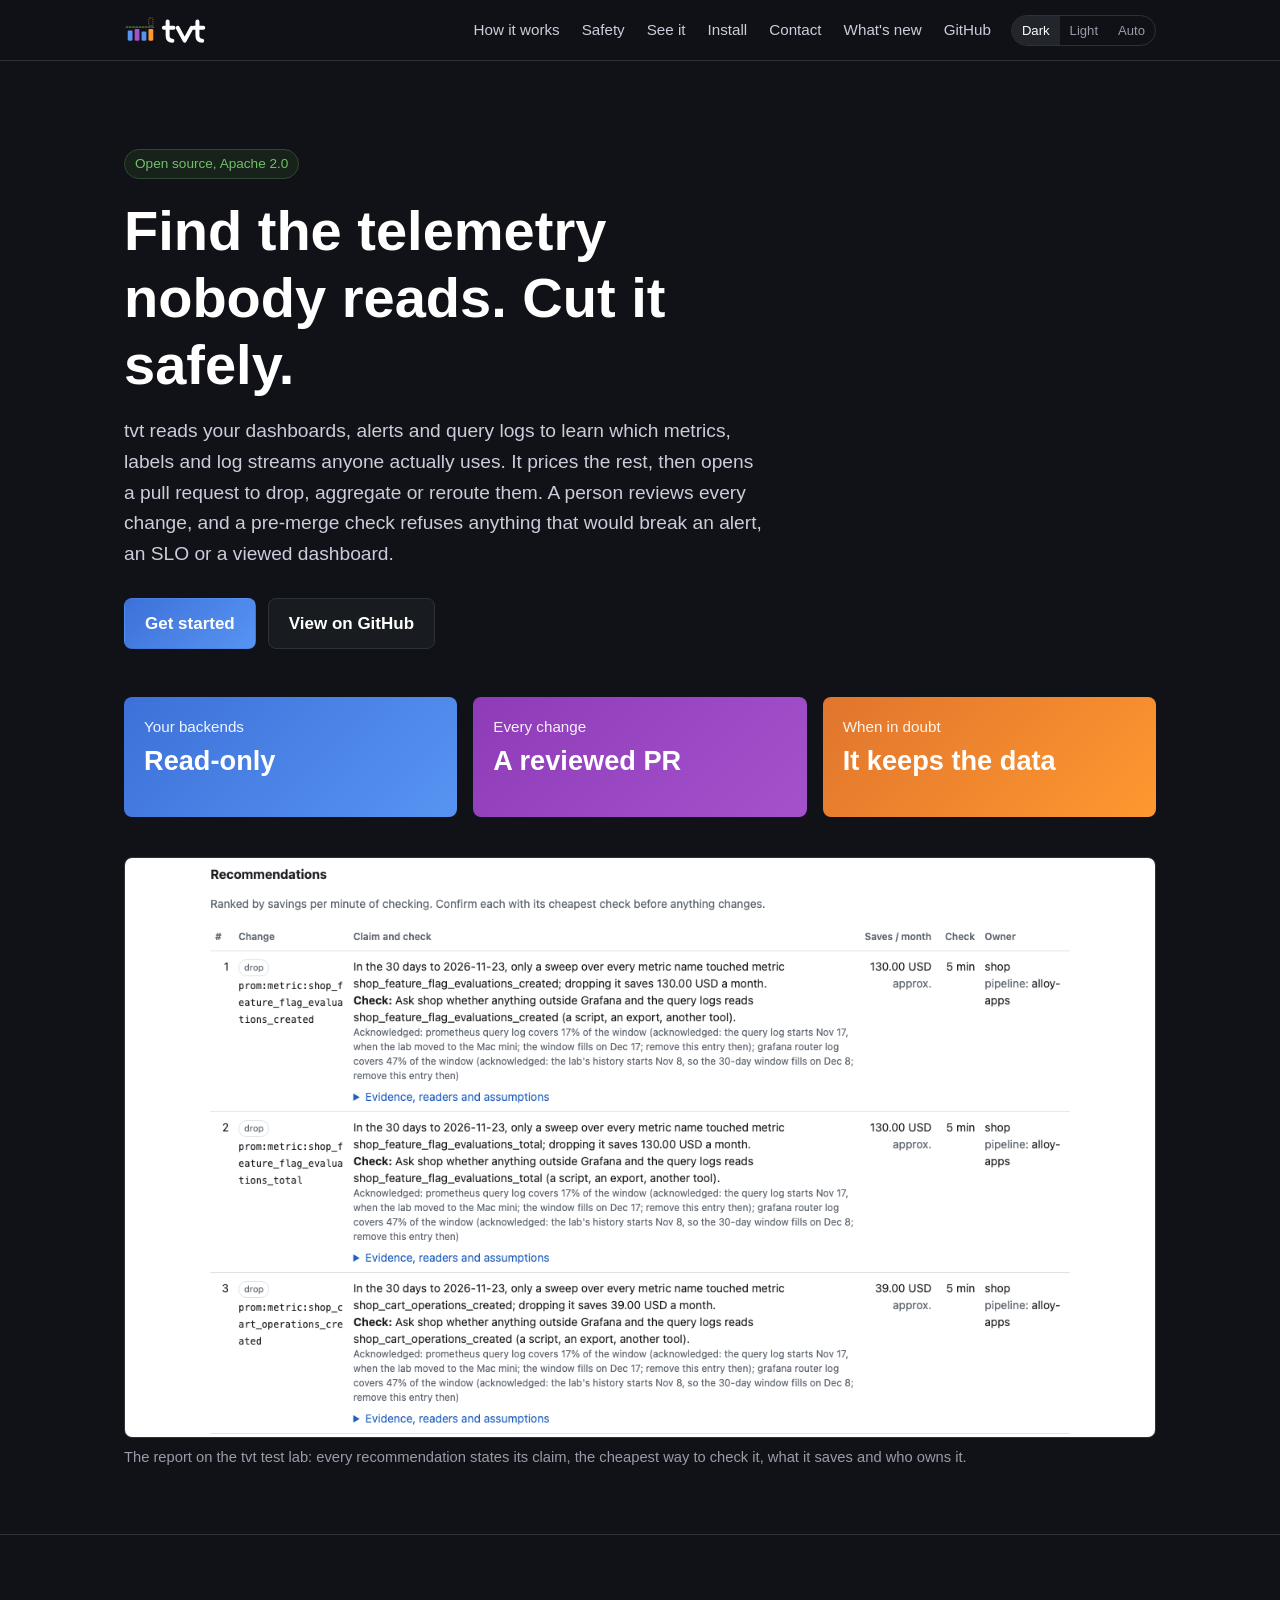
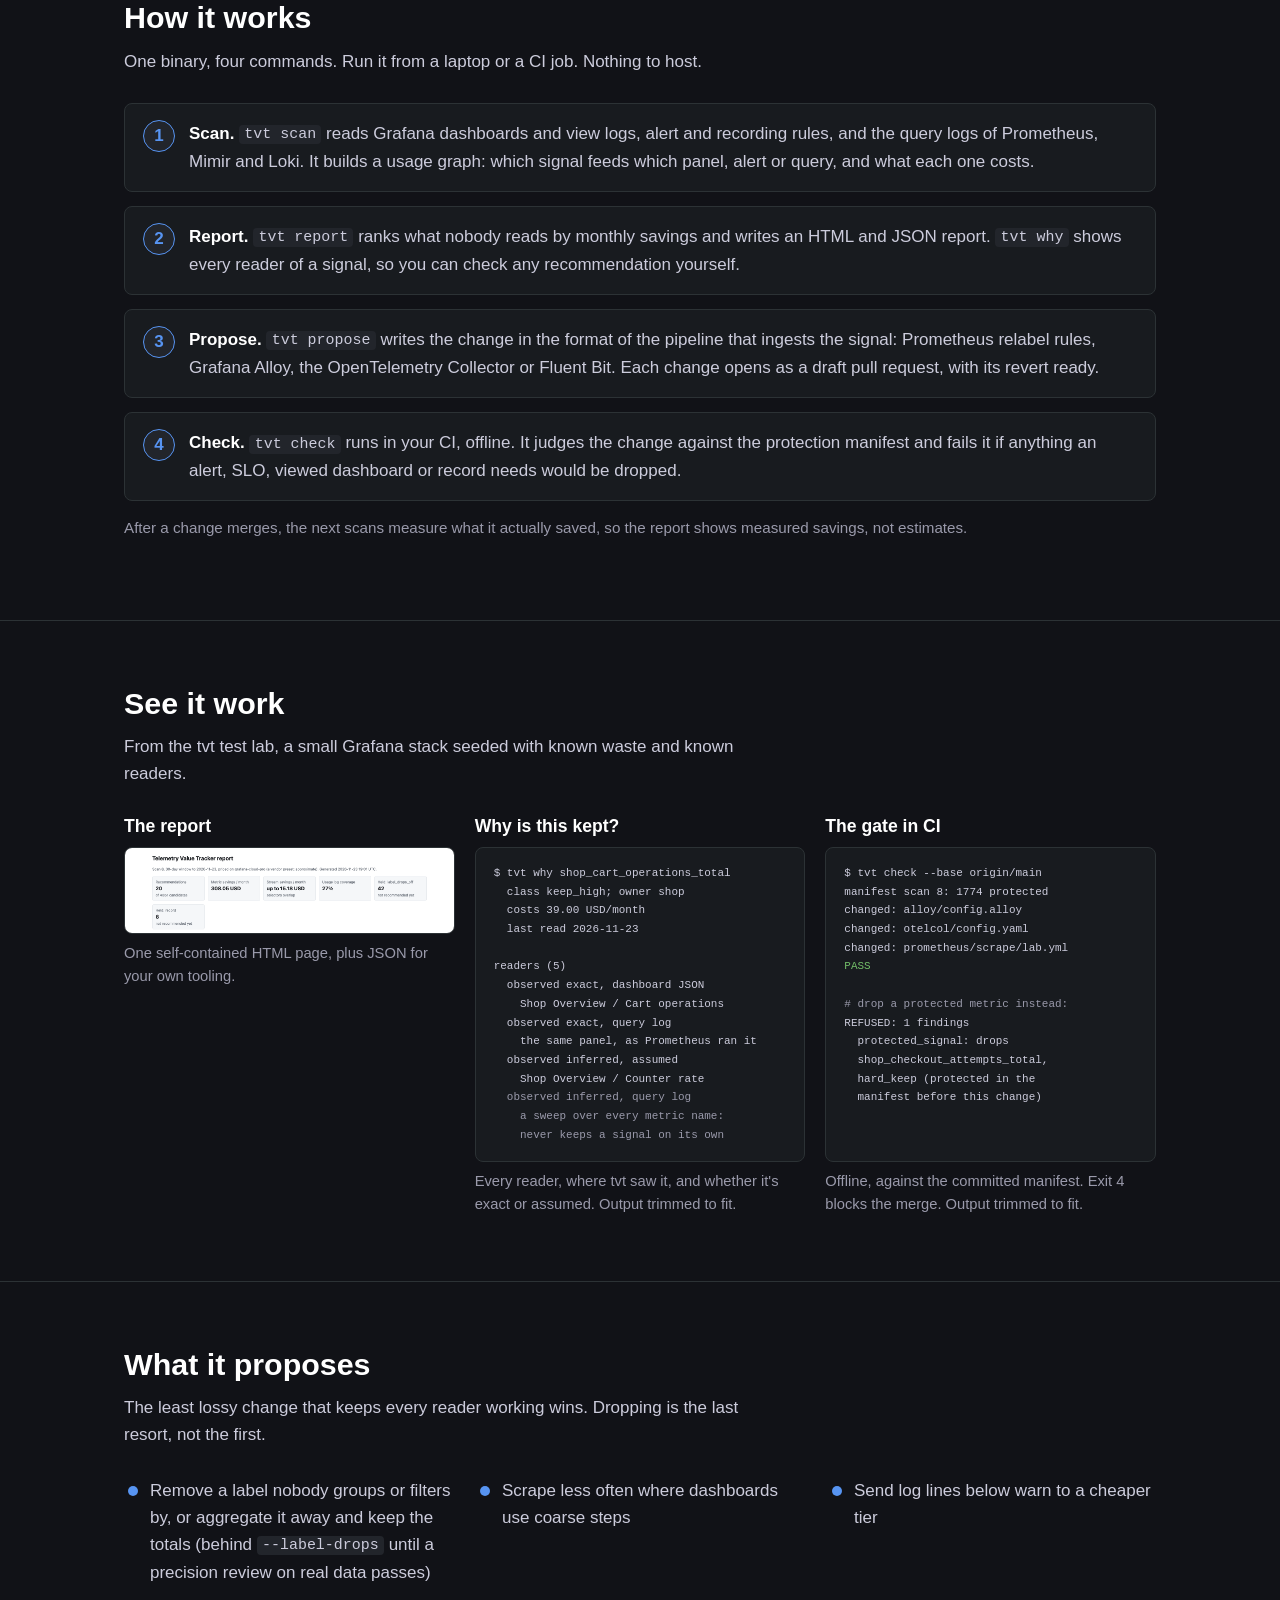
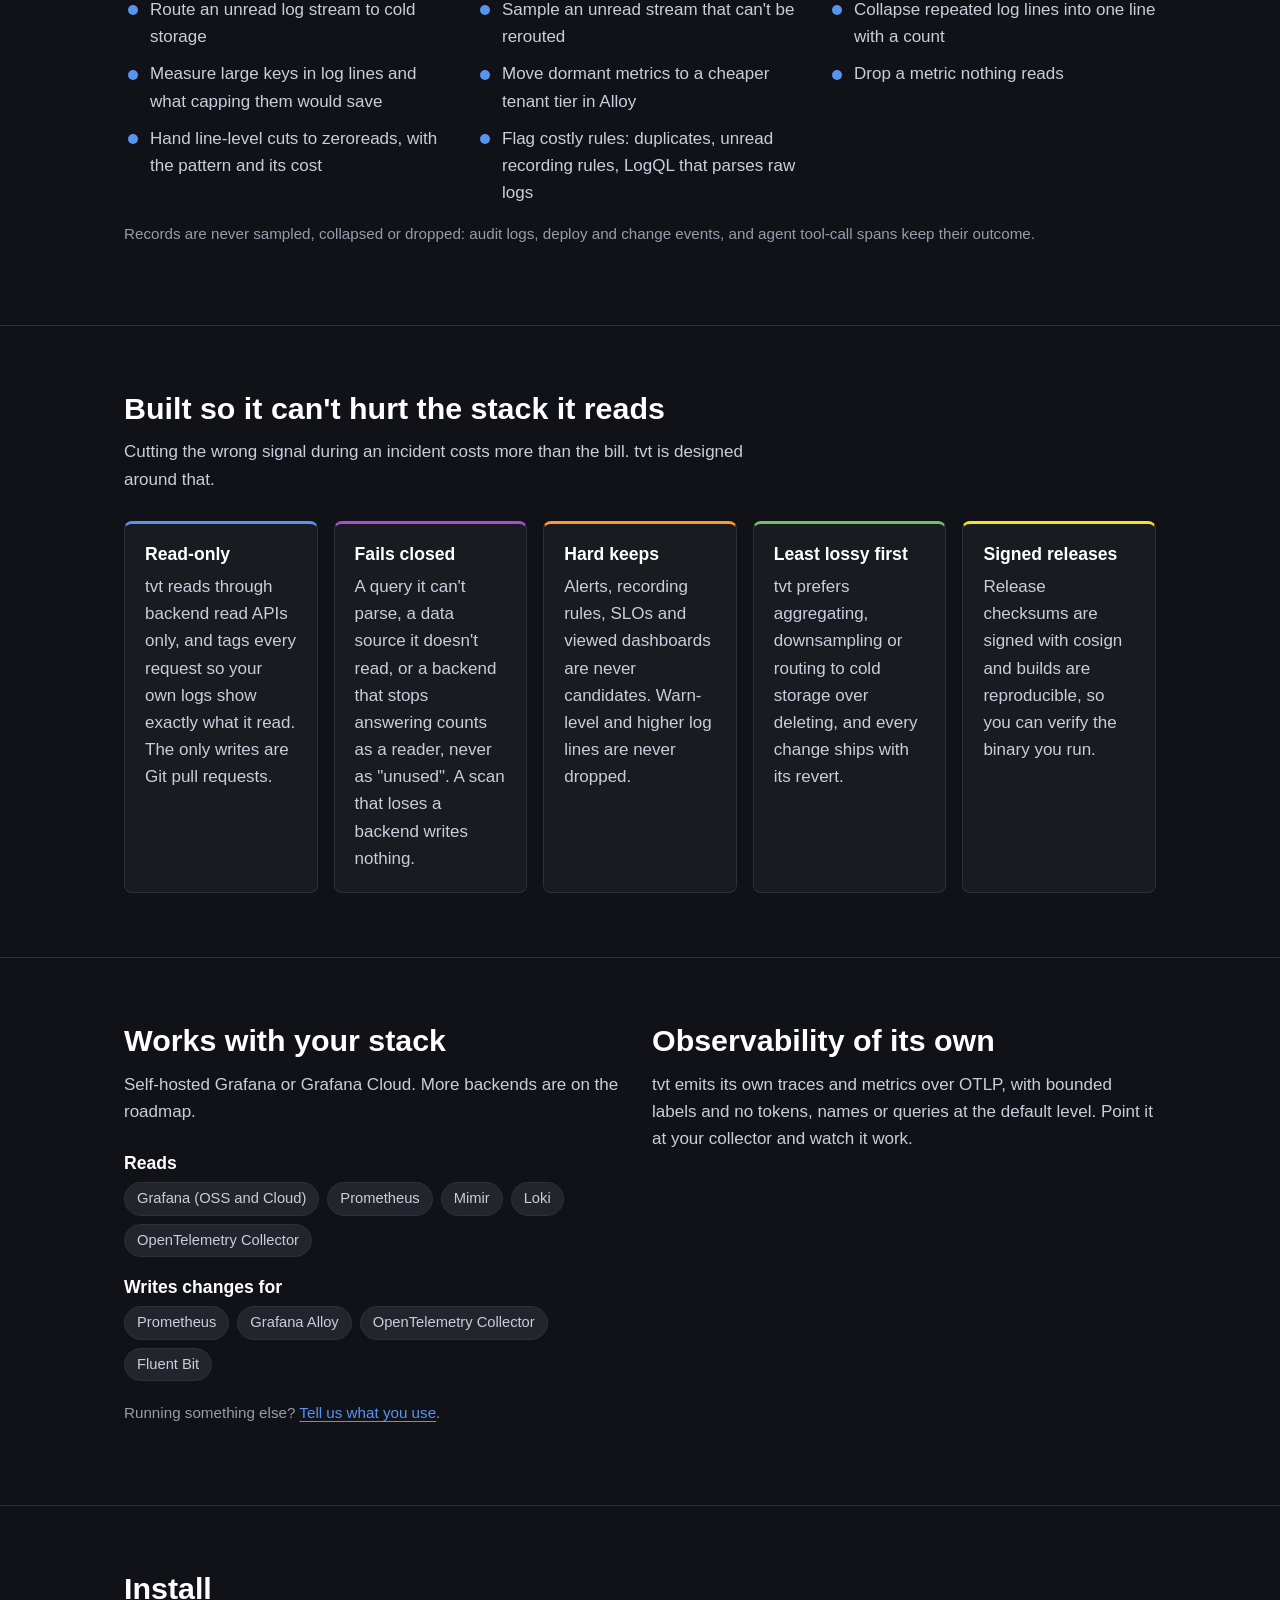
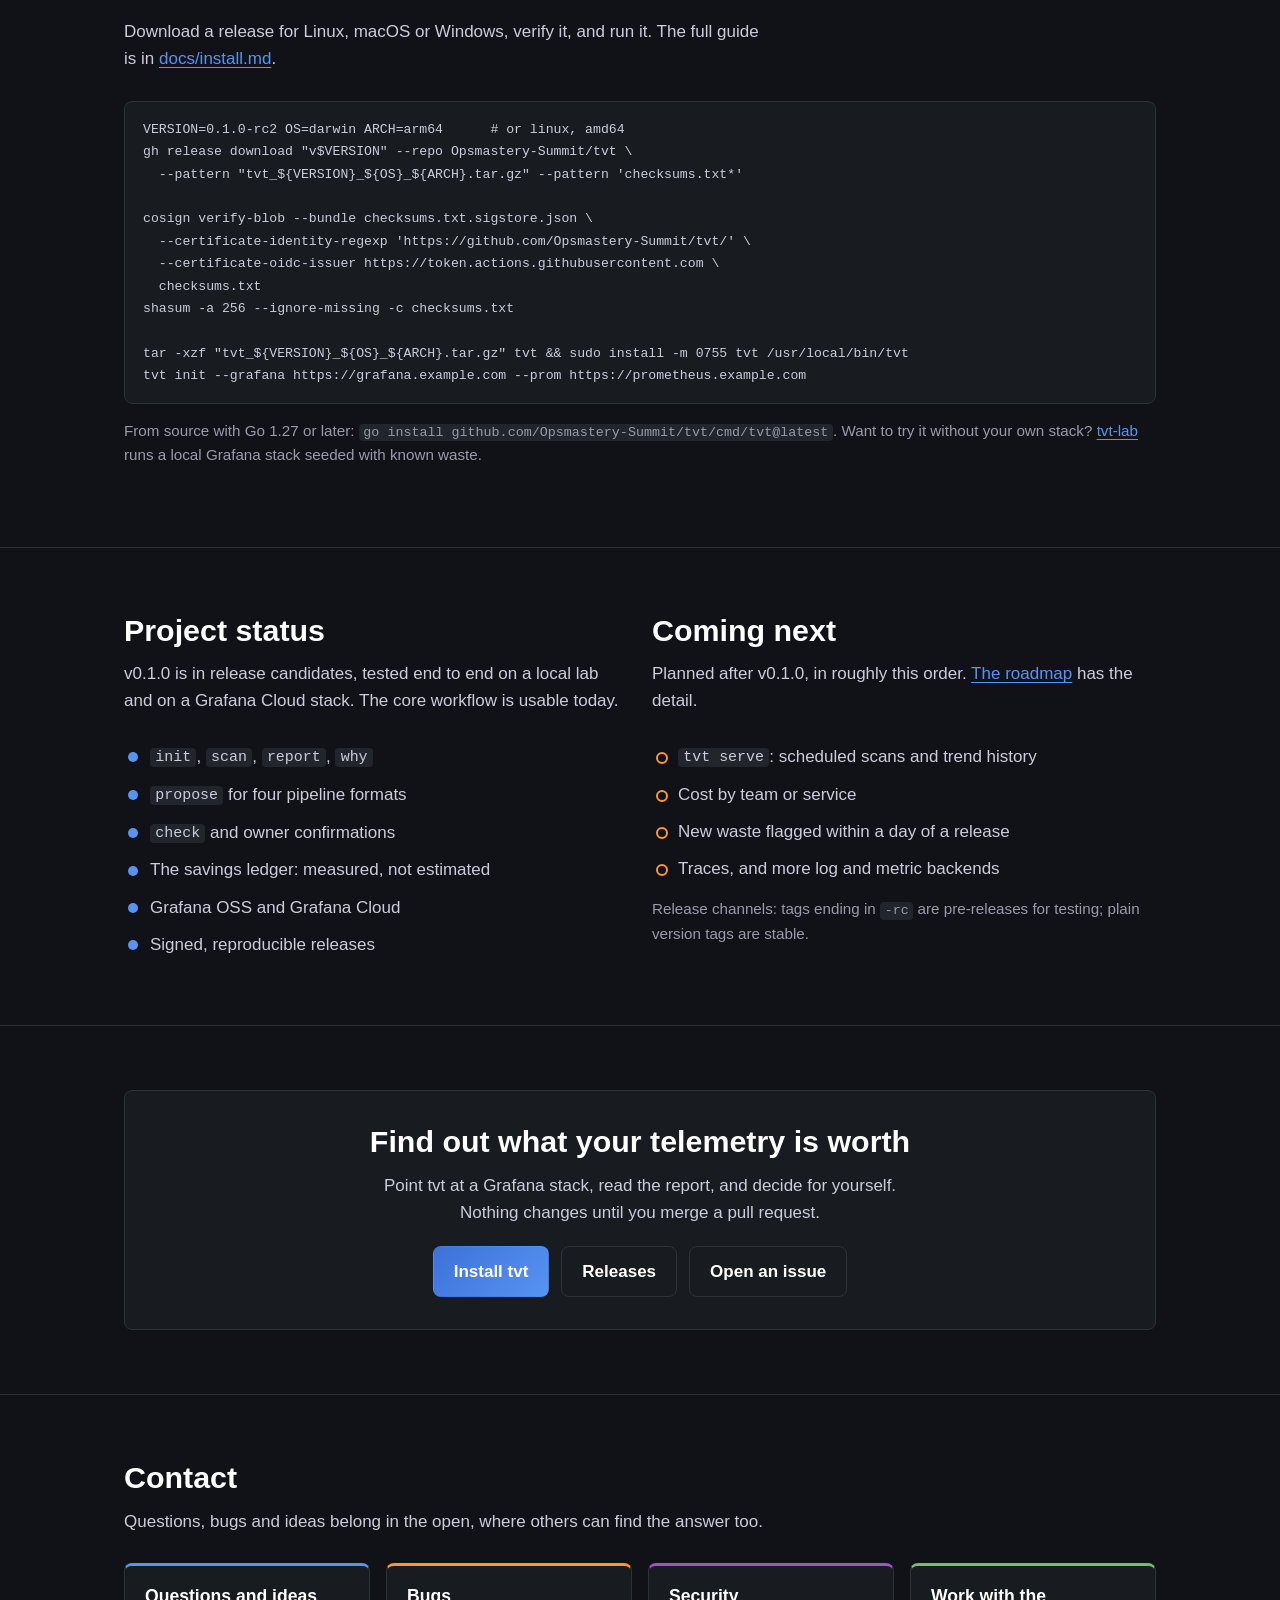
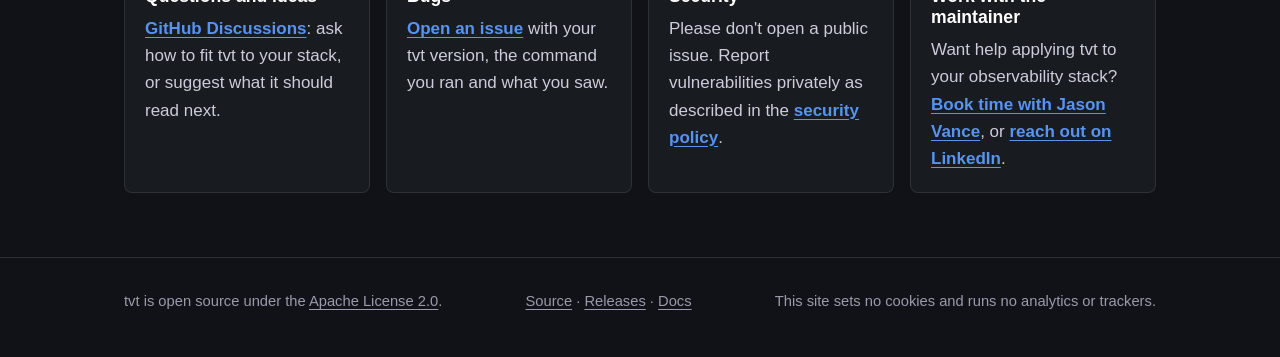
==== commit caa3cbeb: "Logo: the trim-line mark and wordmark, in every variant Concept B: four bars under a dashed threshol" ====
--- a/index.html
+++ b/index.html
@@ -7,7 +7,7 @@
   <meta name="description" content="tvt finds the metrics, labels and log streams nobody reads, prices them, and opens a reviewed pull request to cut them. Open source, read-only, and safe by default.">
   <link rel="canonical" href="https://opsmastery-summit.github.io/tvt-site/">
   <meta name="theme-color" content="#111217">
-  <link rel="icon" href="assets/logo.svg" type="image/svg+xml">
+  <link rel="icon" href="assets/brand/favicon.svg" type="image/svg+xml">
   <link rel="stylesheet" href="assets/style.css">
   <script>try{var t=localStorage.getItem("tvt-theme");if(t==="light"||t==="auto"||t==="dark")document.documentElement.dataset.theme=t}catch(e){}</script>
   <meta property="og:type" content="website">
@@ -36,7 +36,7 @@
   <a class="skip" href="#main">Skip to content</a>
   <header class="site">
     <div class="wrap">
-      <a class="brand" href="./"><img src="assets/logo.svg" alt="" width="28" height="28">tvt</a>
+      <a class="brand" href="./"><img class="logo-dark" src="assets/brand/tvt-logo-dark.svg" alt="tvt" width="83" height="32"><img class="logo-light" src="assets/brand/tvt-logo-light.svg" alt="tvt" width="83" height="32"></a>
       <nav aria-label="Main">
         <ul>
           <li><a href="#how">How it works</a></li>
--- a/assets/style.css
+++ b/assets/style.css
@@ -47,7 +47,6 @@
 header.site .wrap { display: flex; align-items: center; height: 60px; gap: 20px; }
 header.site nav { margin-left: auto; }
 .brand { display: flex; align-items: center; gap: 10px; color: var(--heading); text-decoration: none; font-weight: 700; font-size: 1.1rem; }
-.brand img { width: 28px; height: 28px; }
 nav ul { list-style: none; display: flex; gap: 22px; margin: 0; padding: 0; flex-wrap: wrap; }
 nav a { color: var(--text); text-decoration: none; font-size: 0.95rem; }
 nav a:hover { color: var(--heading); }
@@ -154,3 +153,13 @@
 .cta { background: var(--panel); border: 1px solid var(--border); border-radius: var(--radius); padding: 32px; text-align: center; }
 .cta p { margin: 0 auto 20px; max-width: 60ch; }
 .cta .actions { justify-content: center; }
+
+/* Header logo: the dark or light lockup, following the theme */
+.brand img { width: auto; height: 32px; }
+.brand .logo-light { display: none; }
+html[data-theme="light"] .brand .logo-dark { display: none; }
+html[data-theme="light"] .brand .logo-light { display: block; }
+@media (prefers-color-scheme: light) {
+  html[data-theme="auto"] .brand .logo-dark { display: none; }
+  html[data-theme="auto"] .brand .logo-light { display: block; }
+}
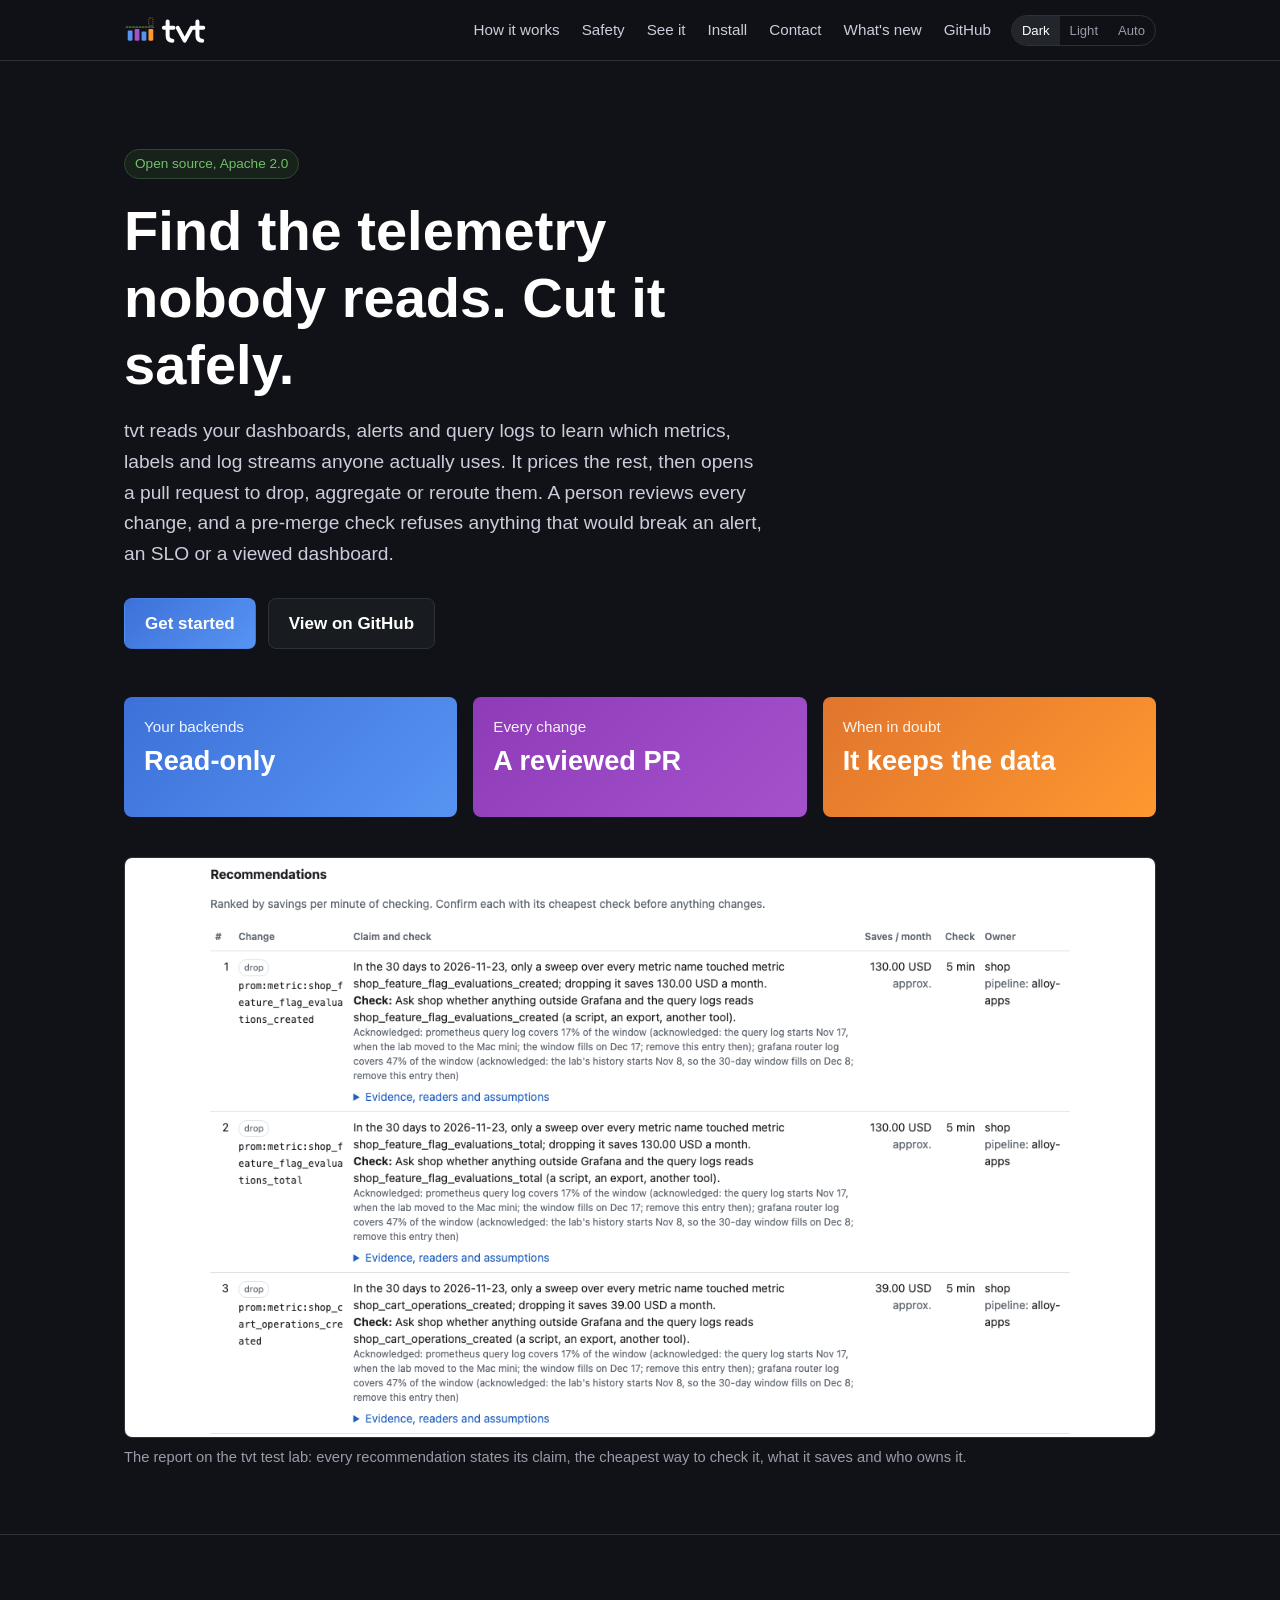
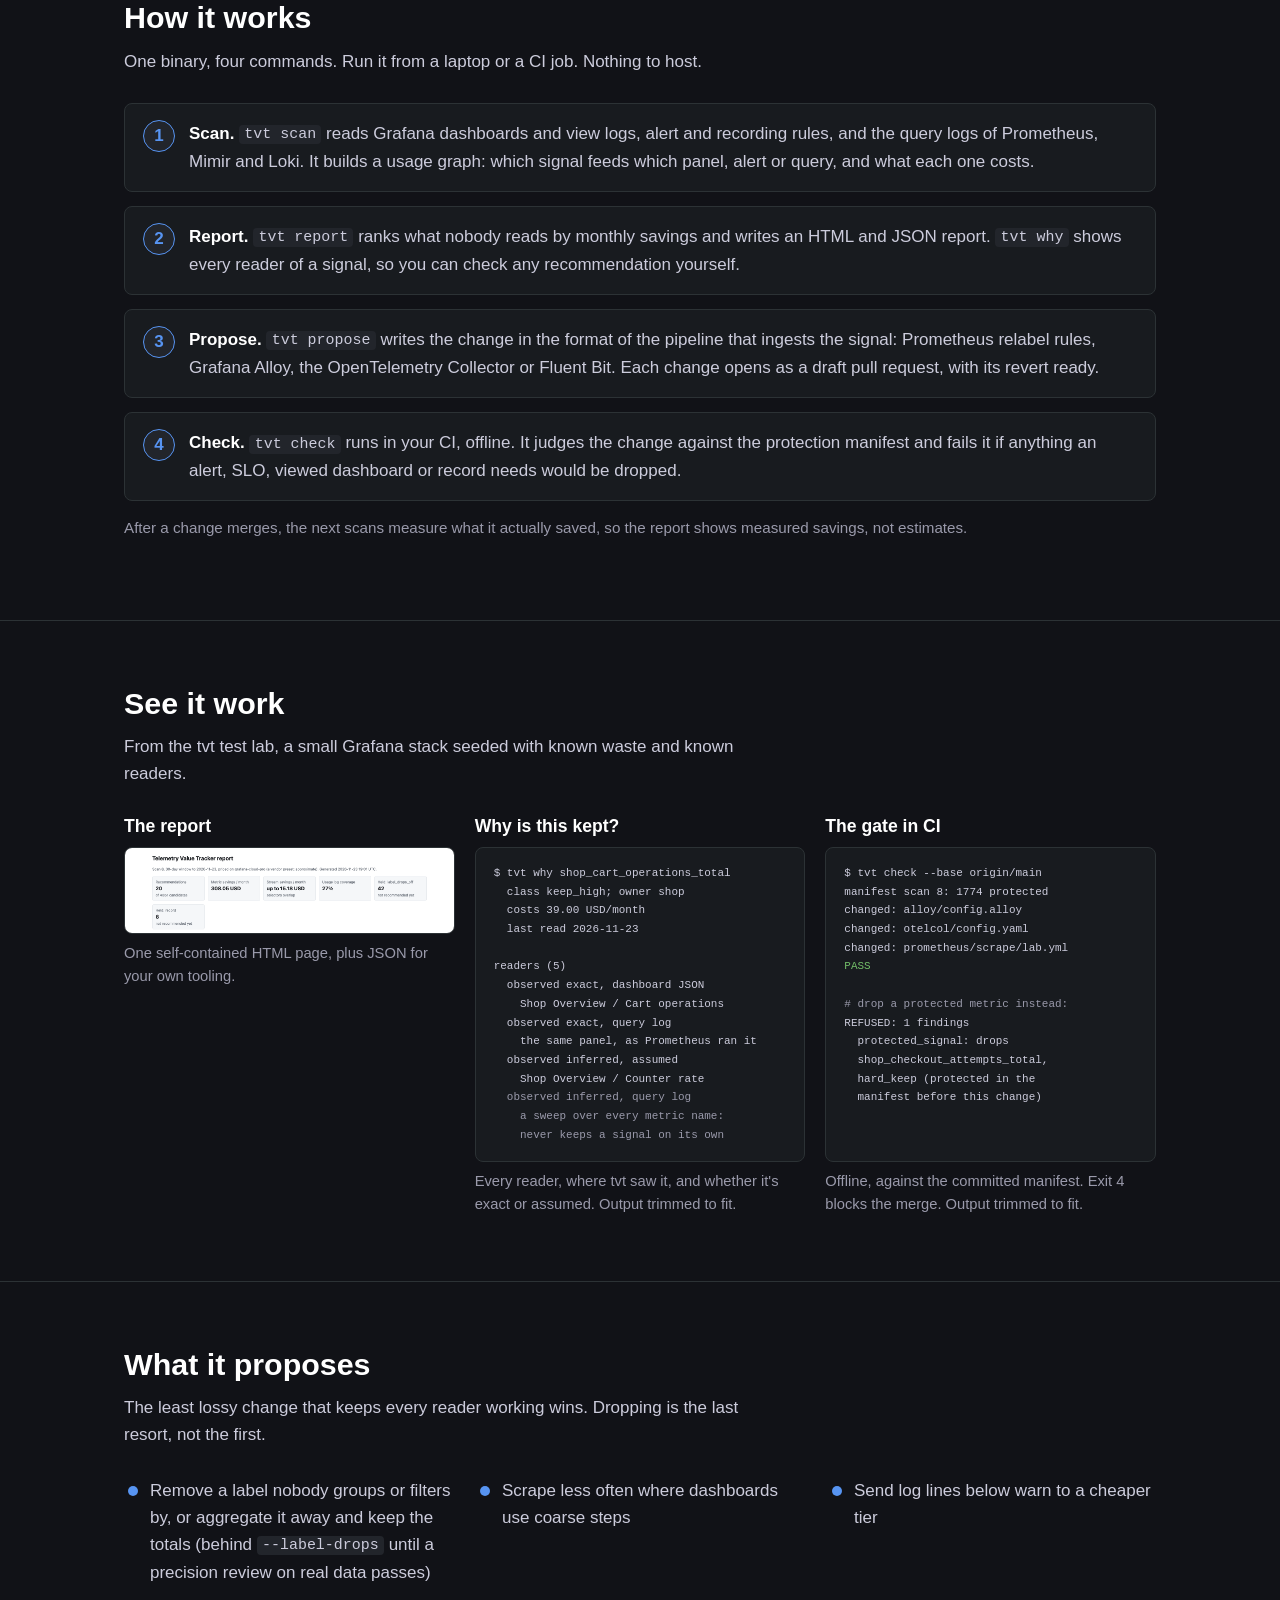
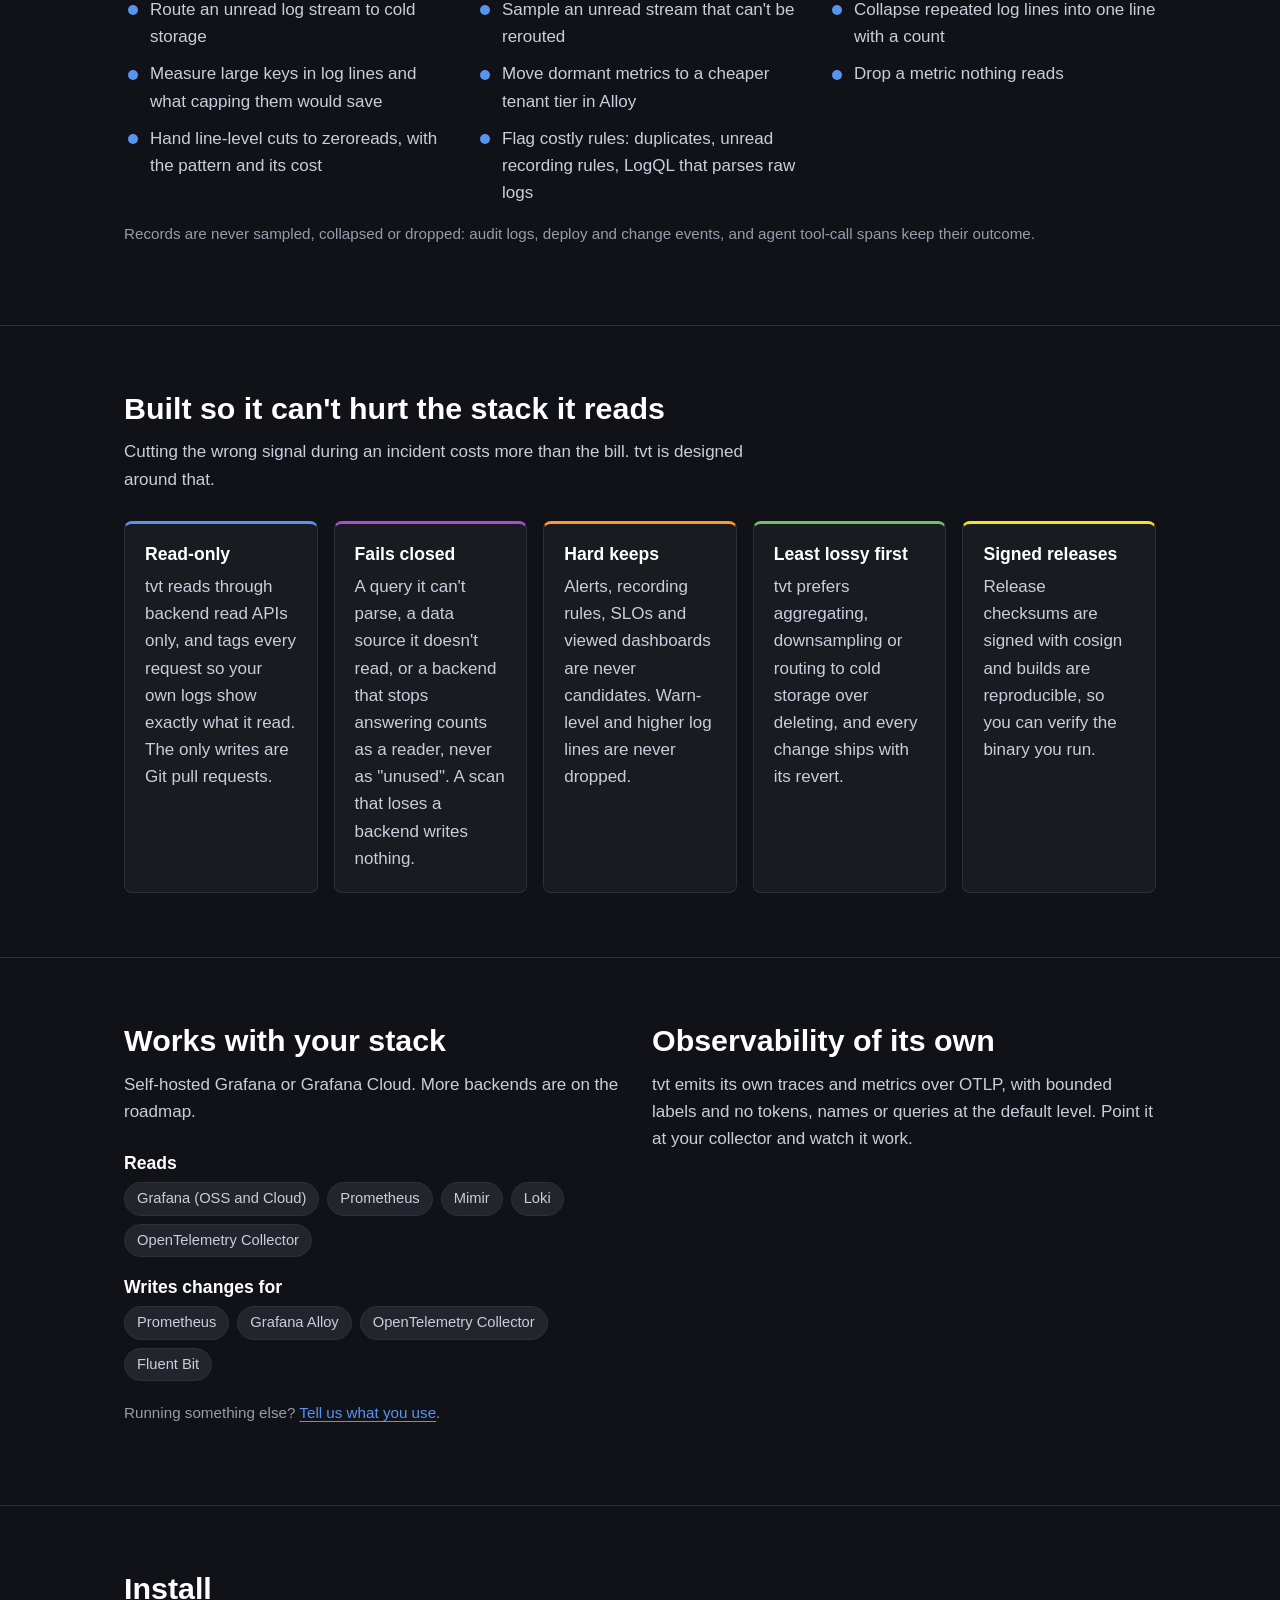
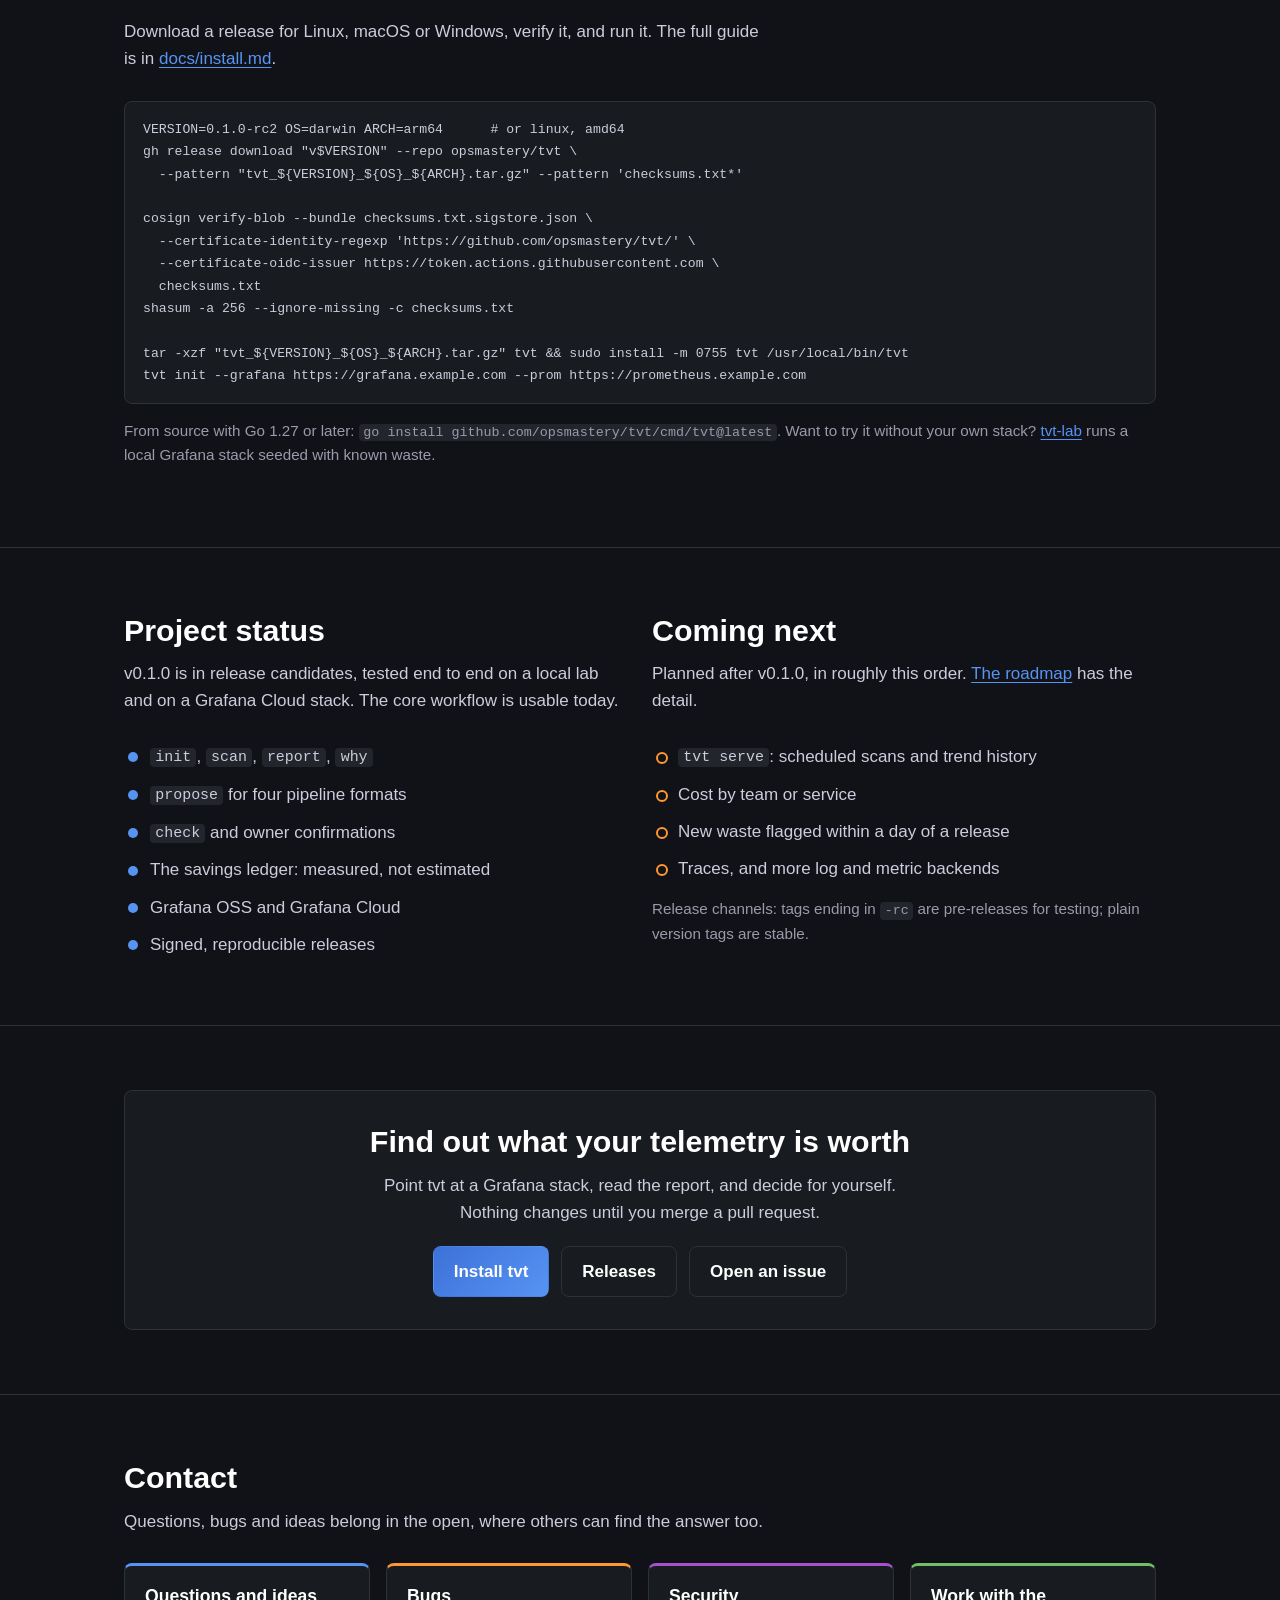
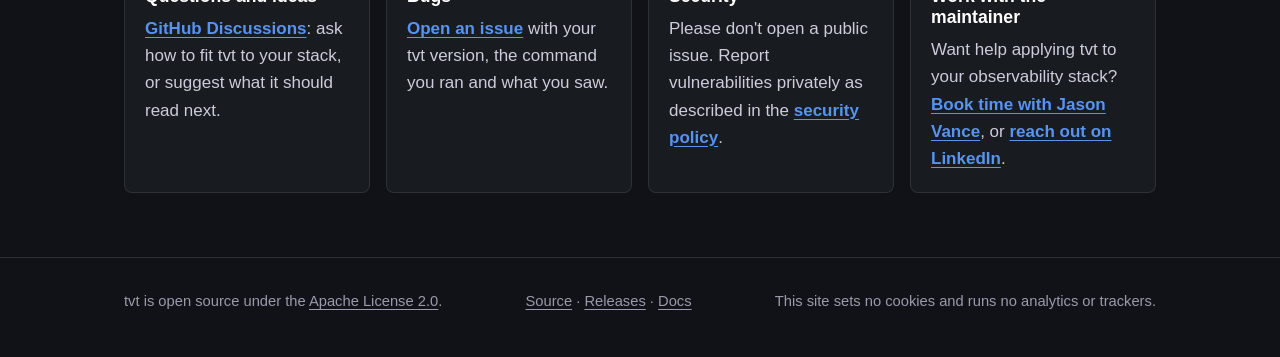
==== commit 92456fa1: "Move the site to tvt.opsmastery.dev and the opsmastery org Site URLs, sitemap, robots and the social" ====
--- a/index.html
+++ b/index.html
@@ -5,7 +5,7 @@
   <meta name="viewport" content="width=device-width, initial-scale=1">
   <title>tvt: Telemetry Value Tracker</title>
   <meta name="description" content="tvt finds the metrics, labels and log streams nobody reads, prices them, and opens a reviewed pull request to cut them. Open source, read-only, and safe by default.">
-  <link rel="canonical" href="https://opsmastery-summit.github.io/tvt-site/">
+  <link rel="canonical" href="https://tvt.opsmastery.dev/">
   <meta name="theme-color" content="#111217">
   <link rel="icon" href="assets/brand/favicon.svg" type="image/svg+xml">
   <link rel="stylesheet" href="assets/style.css">
@@ -13,8 +13,8 @@
   <meta property="og:type" content="website">
   <meta property="og:title" content="tvt: Telemetry Value Tracker">
   <meta property="og:description" content="Find the telemetry nobody reads. Cut it with a reviewed pull request.">
-  <meta property="og:url" content="https://opsmastery-summit.github.io/tvt-site/">
-  <meta property="og:image" content="https://opsmastery-summit.github.io/tvt-site/assets/social-card.png">
+  <meta property="og:url" content="https://tvt.opsmastery.dev/">
+  <meta property="og:image" content="https://tvt.opsmastery.dev/assets/social-card.png">
   <meta property="og:image:width" content="1200">
   <meta property="og:image:height" content="630">
   <meta name="twitter:card" content="summary_large_image">
@@ -26,8 +26,8 @@
     "applicationCategory": "DeveloperApplication",
     "operatingSystem": "Linux, macOS, Windows",
     "license": "https://www.apache.org/licenses/LICENSE-2.0",
-    "url": "https://opsmastery-summit.github.io/tvt-site/",
-    "codeRepository": "https://github.com/Opsmastery-Summit/tvt",
+    "url": "https://tvt.opsmastery.dev/",
+    "codeRepository": "https://github.com/opsmastery/tvt",
     "offers": { "@type": "Offer", "price": "0", "priceCurrency": "USD" }
   }
   </script>
@@ -44,8 +44,8 @@
           <li class="hide-sm"><a href="#see">See it</a></li>
           <li><a href="#install">Install</a></li>
           <li><a href="#contact">Contact</a></li>
-          <li class="hide-sm"><a href="https://github.com/Opsmastery-Summit/tvt/releases">What's new</a></li>
-          <li><a href="https://github.com/Opsmastery-Summit/tvt">GitHub</a></li>
+          <li class="hide-sm"><a href="https://github.com/opsmastery/tvt/releases">What's new</a></li>
+          <li><a href="https://github.com/opsmastery/tvt">GitHub</a></li>
         </ul>
       </nav>
       <div class="theme" role="group" aria-label="Color theme">
@@ -61,7 +61,7 @@
       <p class="lead">tvt reads your dashboards, alerts and query logs to learn which metrics, labels and log streams anyone actually uses. It prices the rest, then opens a pull request to drop, aggregate or reroute them. A person reviews every change, and a pre-merge check refuses anything that would break an alert, an SLO or a viewed dashboard.</p>
       <div class="actions">
         <a class="btn primary" href="#install">Get started</a>
-        <a class="btn ghost" href="https://github.com/Opsmastery-Summit/tvt">View on GitHub</a>
+        <a class="btn ghost" href="https://github.com/opsmastery/tvt">View on GitHub</a>
       </div>
       <div class="tiles" aria-label="What tvt promises">
         <div class="tile blue"><div class="label">Your backends</div><div class="value">Read-only</div></div>
@@ -186,7 +186,7 @@
           <ul class="pill-row">
             <li>Prometheus</li><li>Grafana Alloy</li><li>OpenTelemetry Collector</li><li>Fluent Bit</li>
           </ul>
-          <p class="note">Running something else? <a href="https://github.com/Opsmastery-Summit/tvt/discussions">Tell us what you use</a>.</p>
+          <p class="note">Running something else? <a href="https://github.com/opsmastery/tvt/discussions">Tell us what you use</a>.</p>
         </div>
         <div>
           <h2>Observability of its own</h2>
@@ -198,20 +198,20 @@
     <section id="install" aria-labelledby="install-h">
       <div class="wrap">
         <h2 id="install-h">Install</h2>
-        <p class="intro">Download a release for Linux, macOS or Windows, verify it, and run it. The full guide is in <a href="https://github.com/Opsmastery-Summit/tvt/blob/main/docs/install.md">docs/install.md</a>.</p>
+        <p class="intro">Download a release for Linux, macOS or Windows, verify it, and run it. The full guide is in <a href="https://github.com/opsmastery/tvt/blob/main/docs/install.md">docs/install.md</a>.</p>
 <pre><code>VERSION=0.1.0-rc2 OS=darwin ARCH=arm64      # or linux, amd64
-gh release download "v$VERSION" --repo Opsmastery-Summit/tvt \
+gh release download "v$VERSION" --repo opsmastery/tvt \
   --pattern "tvt_${VERSION}_${OS}_${ARCH}.tar.gz" --pattern 'checksums.txt*'
 
 cosign verify-blob --bundle checksums.txt.sigstore.json \
-  --certificate-identity-regexp 'https://github.com/Opsmastery-Summit/tvt/' \
+  --certificate-identity-regexp 'https://github.com/opsmastery/tvt/' \
   --certificate-oidc-issuer https://token.actions.githubusercontent.com \
   checksums.txt
 shasum -a 256 --ignore-missing -c checksums.txt
 
 tar -xzf "tvt_${VERSION}_${OS}_${ARCH}.tar.gz" tvt && sudo install -m 0755 tvt /usr/local/bin/tvt
 tvt init --grafana https://grafana.example.com --prom https://prometheus.example.com</code></pre>
-        <p class="note">From source with Go 1.27 or later: <code>go install github.com/Opsmastery-Summit/tvt/cmd/tvt@latest</code>. Want to try it without your own stack? <a href="https://github.com/Opsmastery-Summit/tvt-lab">tvt-lab</a> runs a local Grafana stack seeded with known waste.</p>
+        <p class="note">From source with Go 1.27 or later: <code>go install github.com/opsmastery/tvt/cmd/tvt@latest</code>. Want to try it without your own stack? <a href="https://github.com/opsmastery/tvt-lab">tvt-lab</a> runs a local Grafana stack seeded with known waste.</p>
       </div>
     </section>
 
@@ -231,7 +231,7 @@
         </div>
         <div>
           <h2>Coming next</h2>
-          <p class="intro">Planned after v0.1.0, in roughly this order. <a href="https://github.com/Opsmastery-Summit/tvt/blob/main/docs/ROADMAP.md">The roadmap</a> has the detail.</p>
+          <p class="intro">Planned after v0.1.0, in roughly this order. <a href="https://github.com/opsmastery/tvt/blob/main/docs/ROADMAP.md">The roadmap</a> has the detail.</p>
           <ul class="checklist next">
             <li><code>tvt serve</code>: scheduled scans and trend history</li>
             <li>Cost by team or service</li>
@@ -250,8 +250,8 @@
           <p>Point tvt at a Grafana stack, read the report, and decide for yourself. Nothing changes until you merge a pull request.</p>
           <div class="actions">
             <a class="btn primary" href="#install">Install tvt</a>
-            <a class="btn ghost" href="https://github.com/Opsmastery-Summit/tvt/releases">Releases</a>
-            <a class="btn ghost" href="https://github.com/Opsmastery-Summit/tvt/issues/new/choose">Open an issue</a>
+            <a class="btn ghost" href="https://github.com/opsmastery/tvt/releases">Releases</a>
+            <a class="btn ghost" href="https://github.com/opsmastery/tvt/issues/new/choose">Open an issue</a>
           </div>
         </div>
       </div>
@@ -262,9 +262,9 @@
         <h2 id="contact-h">Contact</h2>
         <p class="intro">Questions, bugs and ideas belong in the open, where others can find the answer too.</p>
         <div class="grid">
-          <div class="card"><h3>Questions and ideas</h3><p><a href="https://github.com/Opsmastery-Summit/tvt/discussions">GitHub Discussions</a>: ask how to fit tvt to your stack, or suggest what it should read next.</p></div>
-          <div class="card c-orange"><h3>Bugs</h3><p><a href="https://github.com/Opsmastery-Summit/tvt/issues/new/choose">Open an issue</a> with your tvt version, the command you ran and what you saw.</p></div>
-          <div class="card c-purple"><h3>Security</h3><p>Please don't open a public issue. Report vulnerabilities privately as described in the <a href="https://github.com/Opsmastery-Summit/tvt/security/policy">security policy</a>.</p></div>
+          <div class="card"><h3>Questions and ideas</h3><p><a href="https://github.com/opsmastery/tvt/discussions">GitHub Discussions</a>: ask how to fit tvt to your stack, or suggest what it should read next.</p></div>
+          <div class="card c-orange"><h3>Bugs</h3><p><a href="https://github.com/opsmastery/tvt/issues/new/choose">Open an issue</a> with your tvt version, the command you ran and what you saw.</p></div>
+          <div class="card c-purple"><h3>Security</h3><p>Please don't open a public issue. Report vulnerabilities privately as described in the <a href="https://github.com/opsmastery/tvt/security/policy">security policy</a>.</p></div>
           <div class="card c-green"><h3>Work with the maintainer</h3><p>Want help applying tvt to your observability stack? <a href="https://www.opsmasterysummit.com/book">Book time with Jason Vance</a>, or <a href="https://www.linkedin.com/in/jason-s-vance/">reach out on LinkedIn</a>.</p></div>
         </div>
       </div>
@@ -273,8 +273,8 @@
 
   <footer>
     <div class="wrap">
-      <span>tvt is open source under the <a href="https://github.com/Opsmastery-Summit/tvt/blob/main/LICENSE">Apache License 2.0</a>.</span>
-      <span><a href="https://github.com/Opsmastery-Summit/tvt">Source</a> · <a href="https://github.com/Opsmastery-Summit/tvt/releases">Releases</a> · <a href="https://github.com/Opsmastery-Summit/tvt/tree/main/docs">Docs</a></span>
+      <span>tvt is open source under the <a href="https://github.com/opsmastery/tvt/blob/main/LICENSE">Apache License 2.0</a>.</span>
+      <span><a href="https://github.com/opsmastery/tvt">Source</a> · <a href="https://github.com/opsmastery/tvt/releases">Releases</a> · <a href="https://github.com/opsmastery/tvt/tree/main/docs">Docs</a></span>
       <span>This site sets no cookies and runs no analytics or trackers.</span>
     </div>
   </footer>
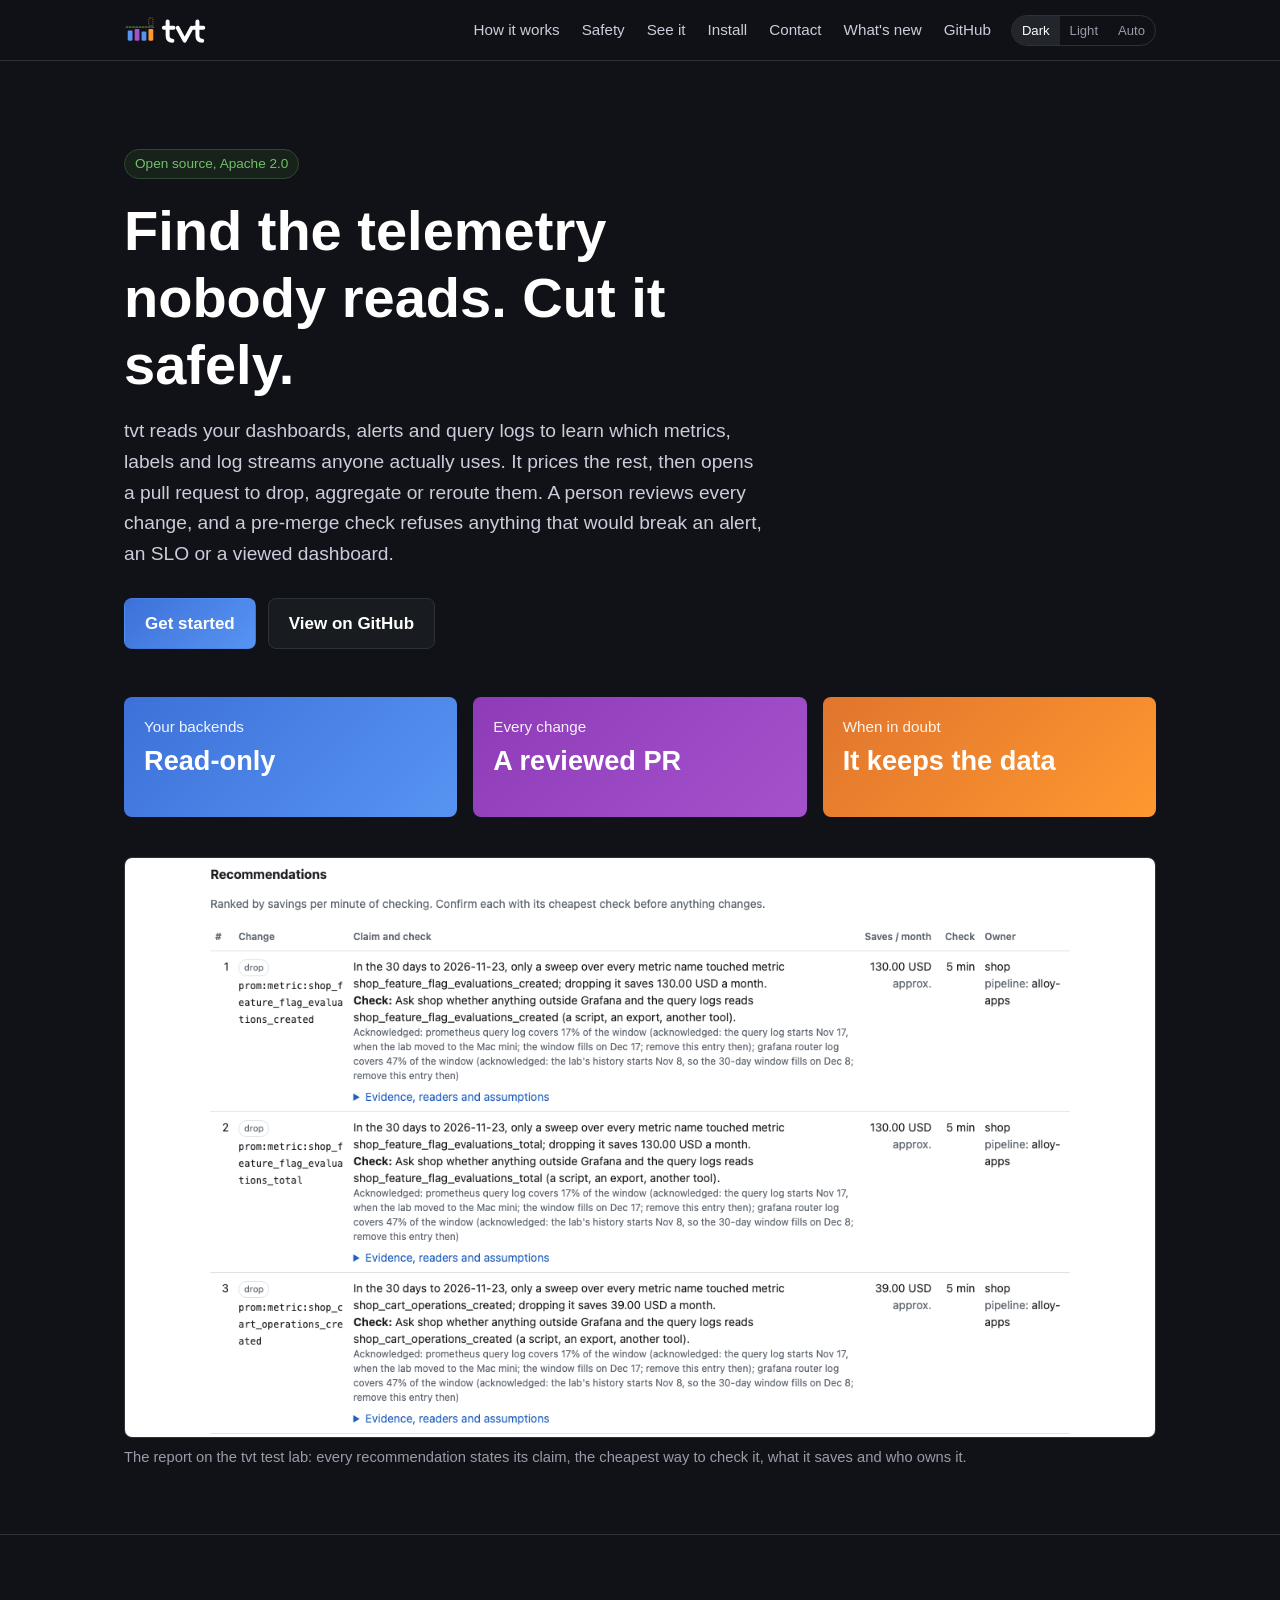
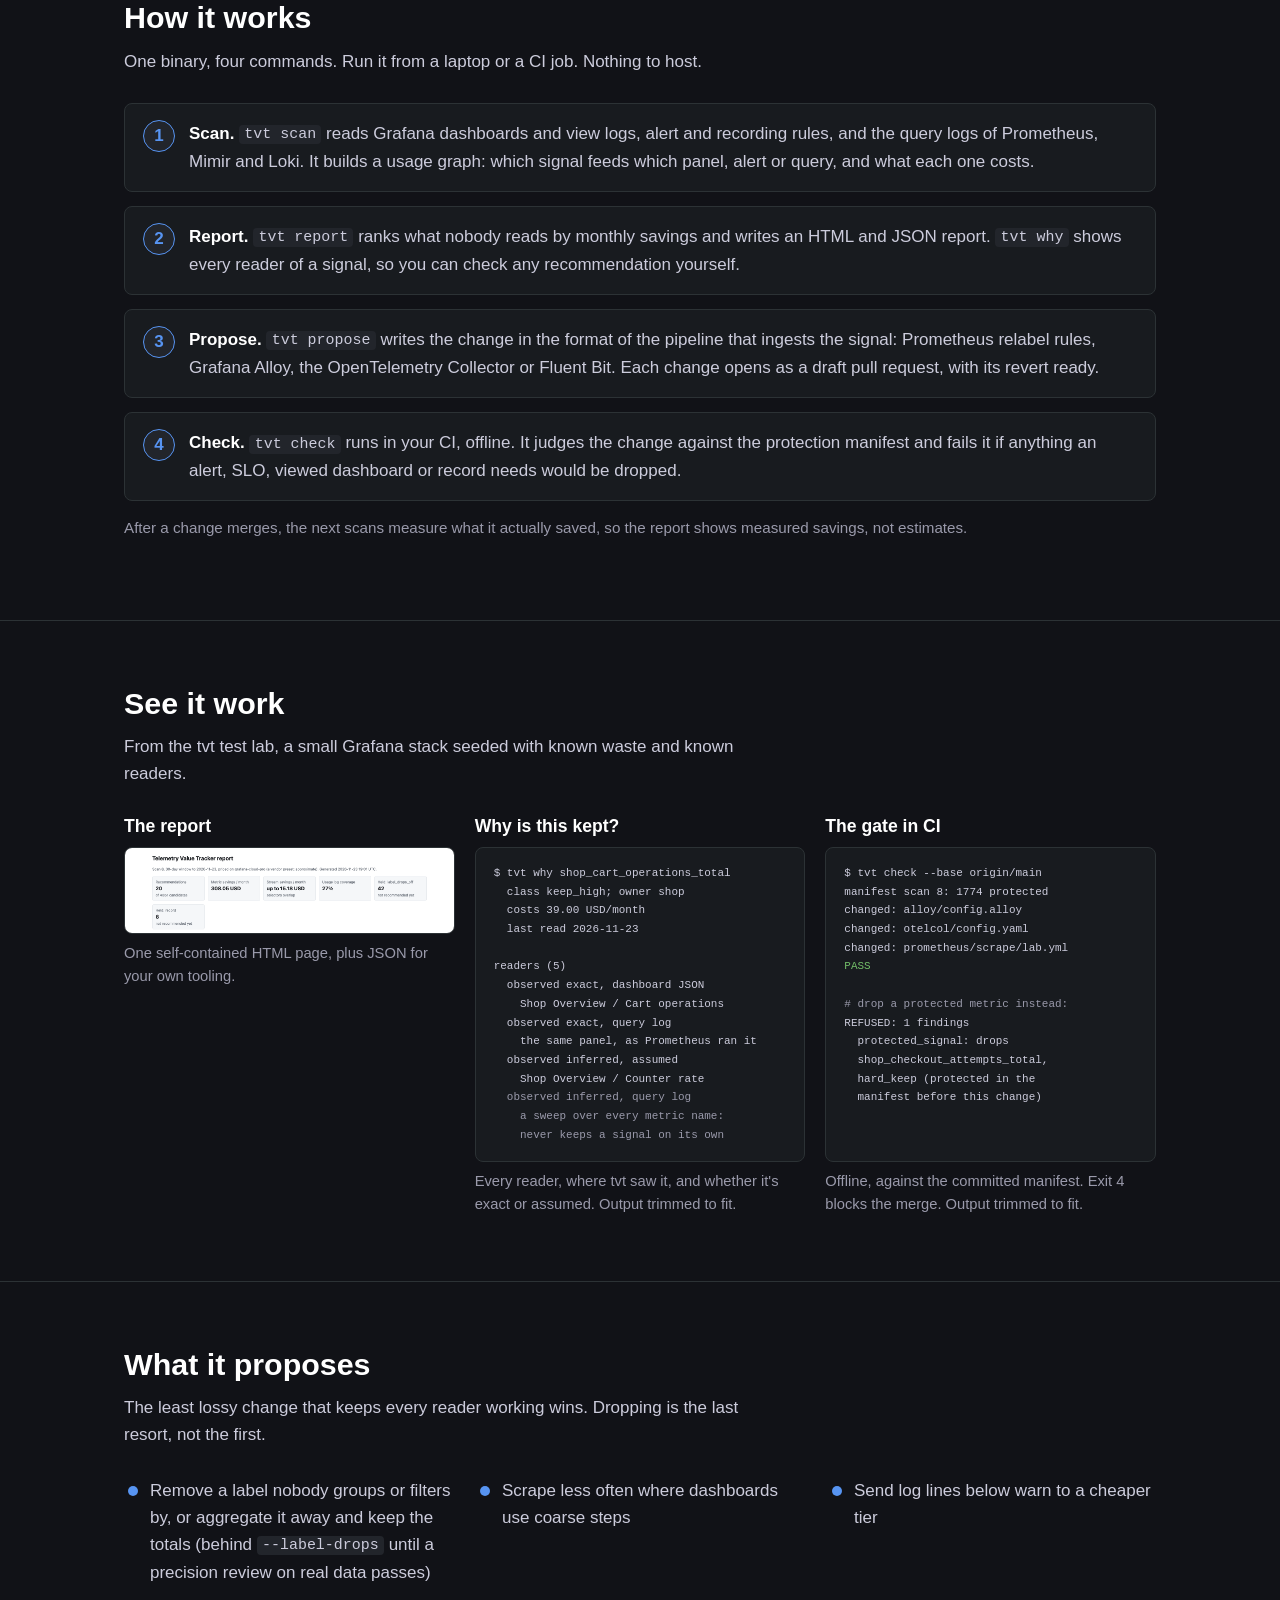
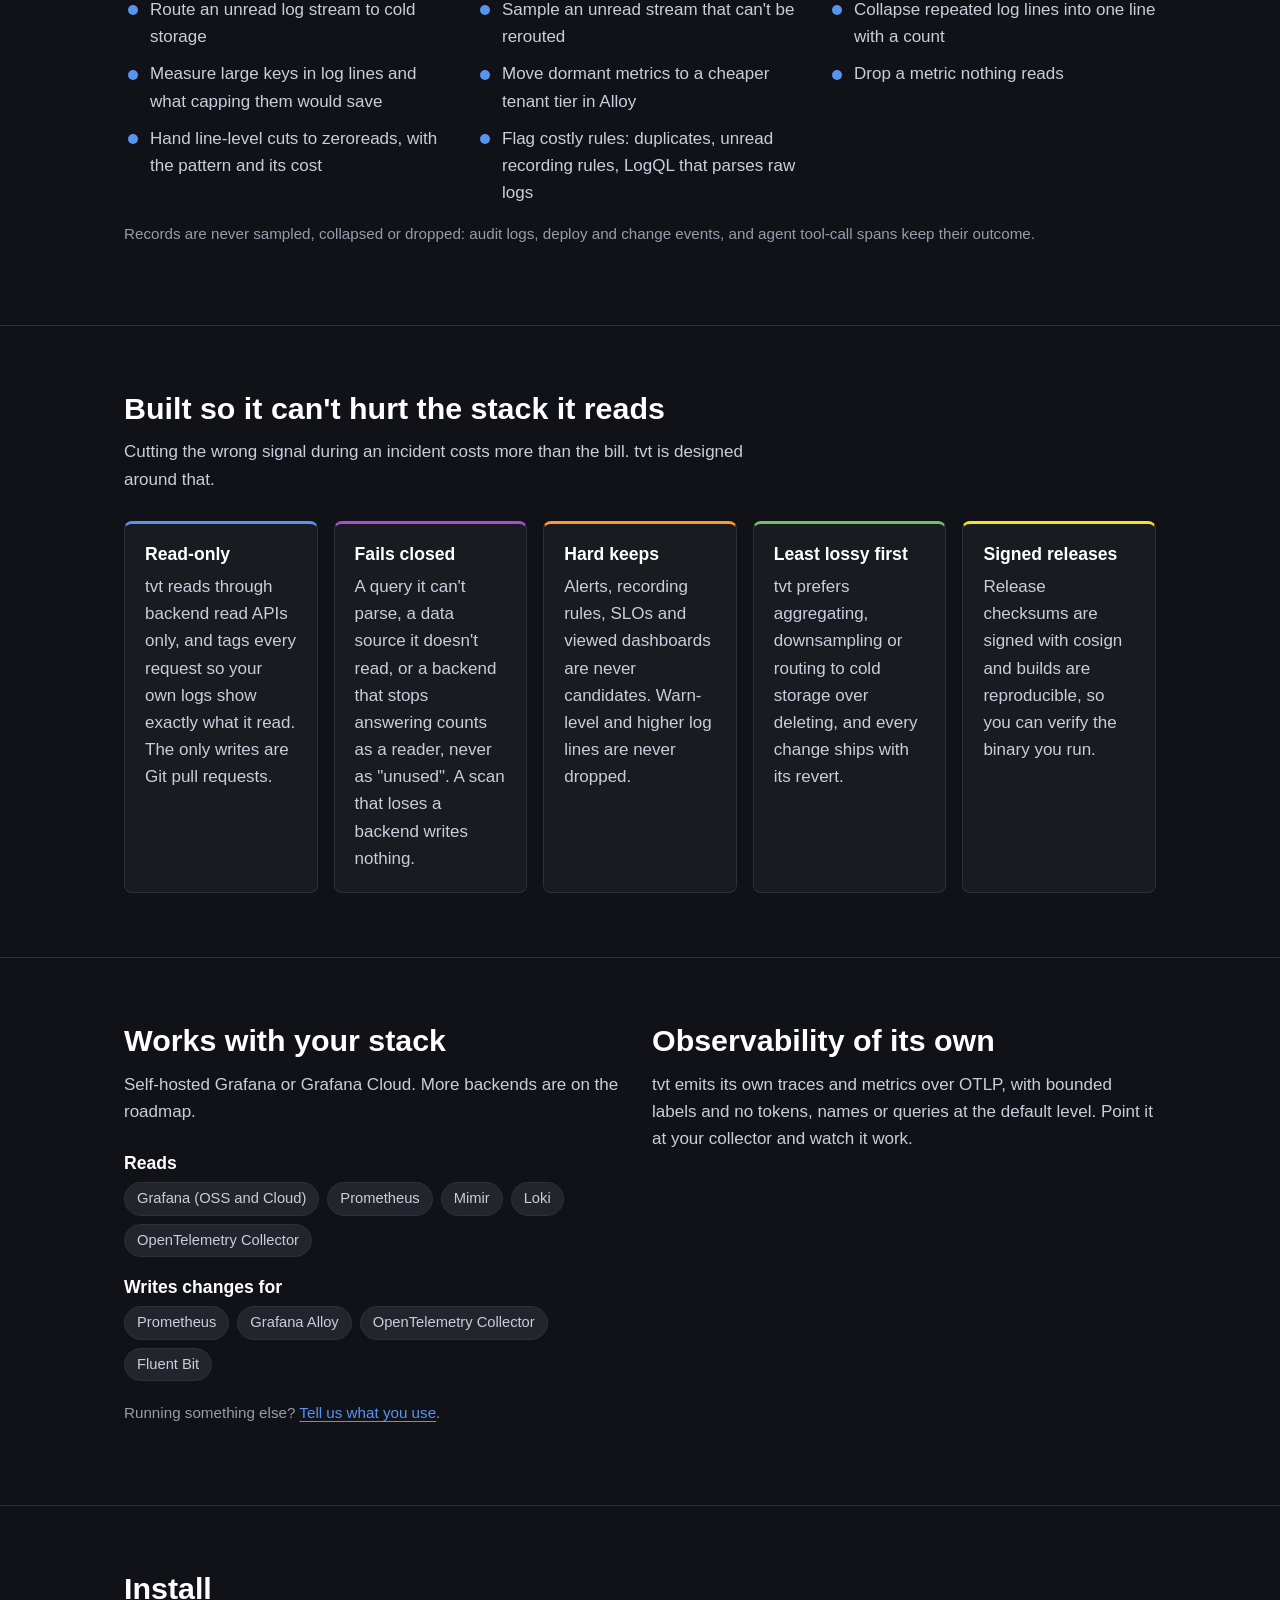
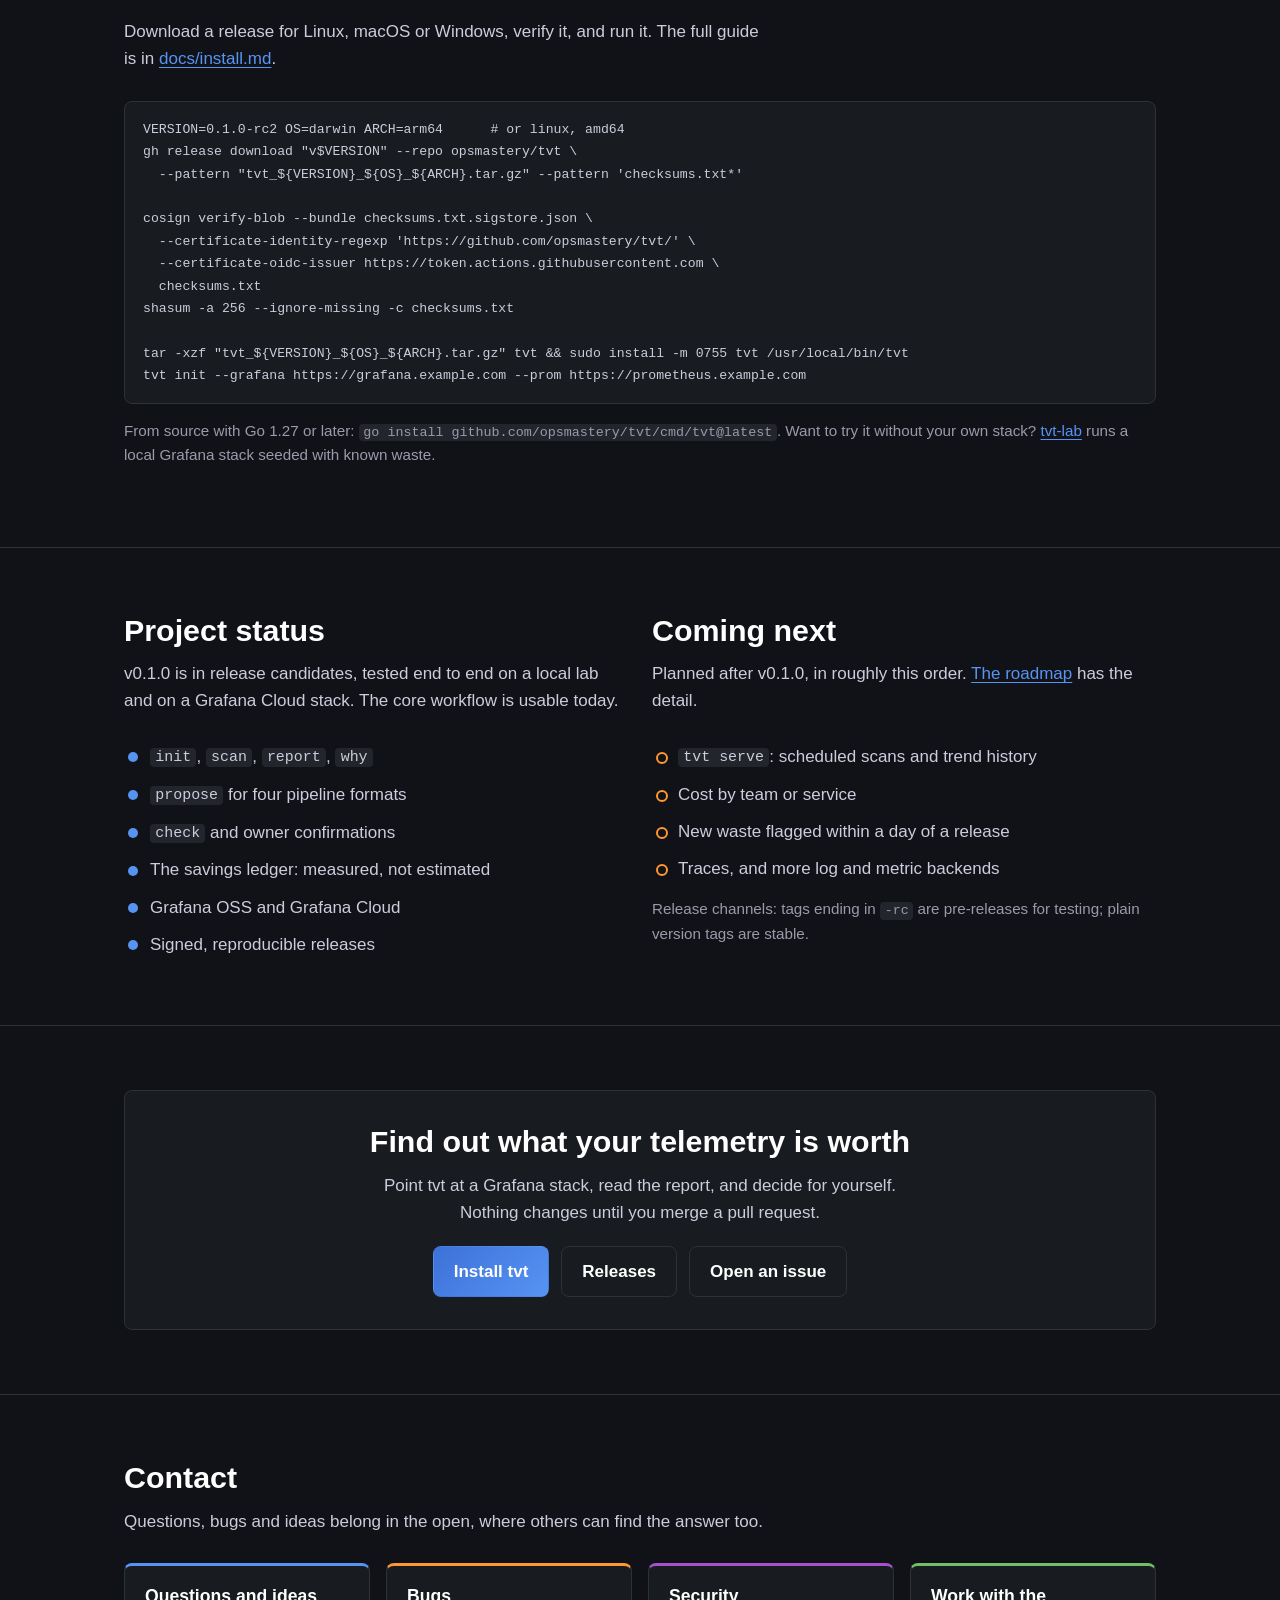
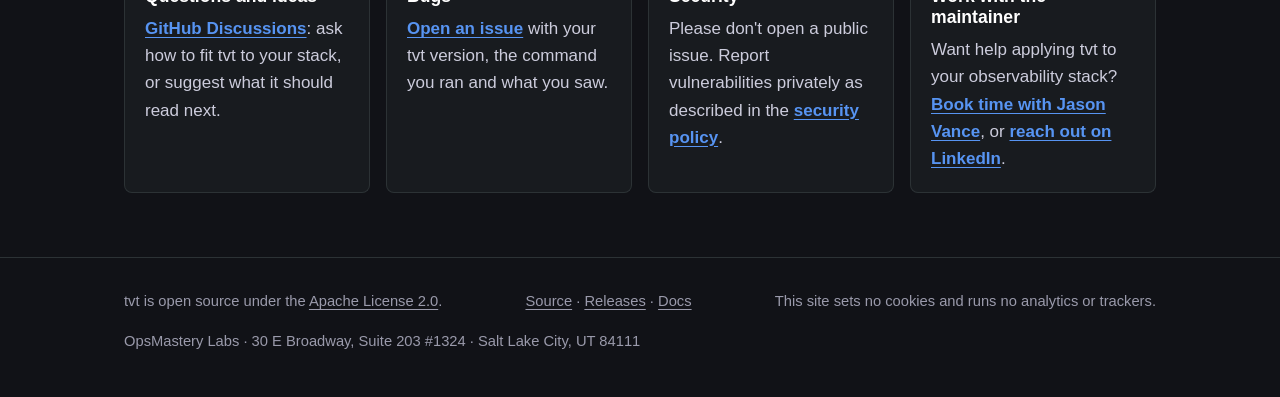
==== commit 166a4115: "Footer: add the OpsMastery Labs mailing address" ====
--- a/index.html
+++ b/index.html
@@ -276,6 +276,7 @@
       <span>tvt is open source under the <a href="https://github.com/opsmastery/tvt/blob/main/LICENSE">Apache License 2.0</a>.</span>
       <span><a href="https://github.com/opsmastery/tvt">Source</a> · <a href="https://github.com/opsmastery/tvt/releases">Releases</a> · <a href="https://github.com/opsmastery/tvt/tree/main/docs">Docs</a></span>
       <span>This site sets no cookies and runs no analytics or trackers.</span>
+      <span>OpsMastery Labs · 30 E Broadway, Suite 203 #1324 · Salt Lake City, UT 84111</span>
     </div>
   </footer>
   <script>
